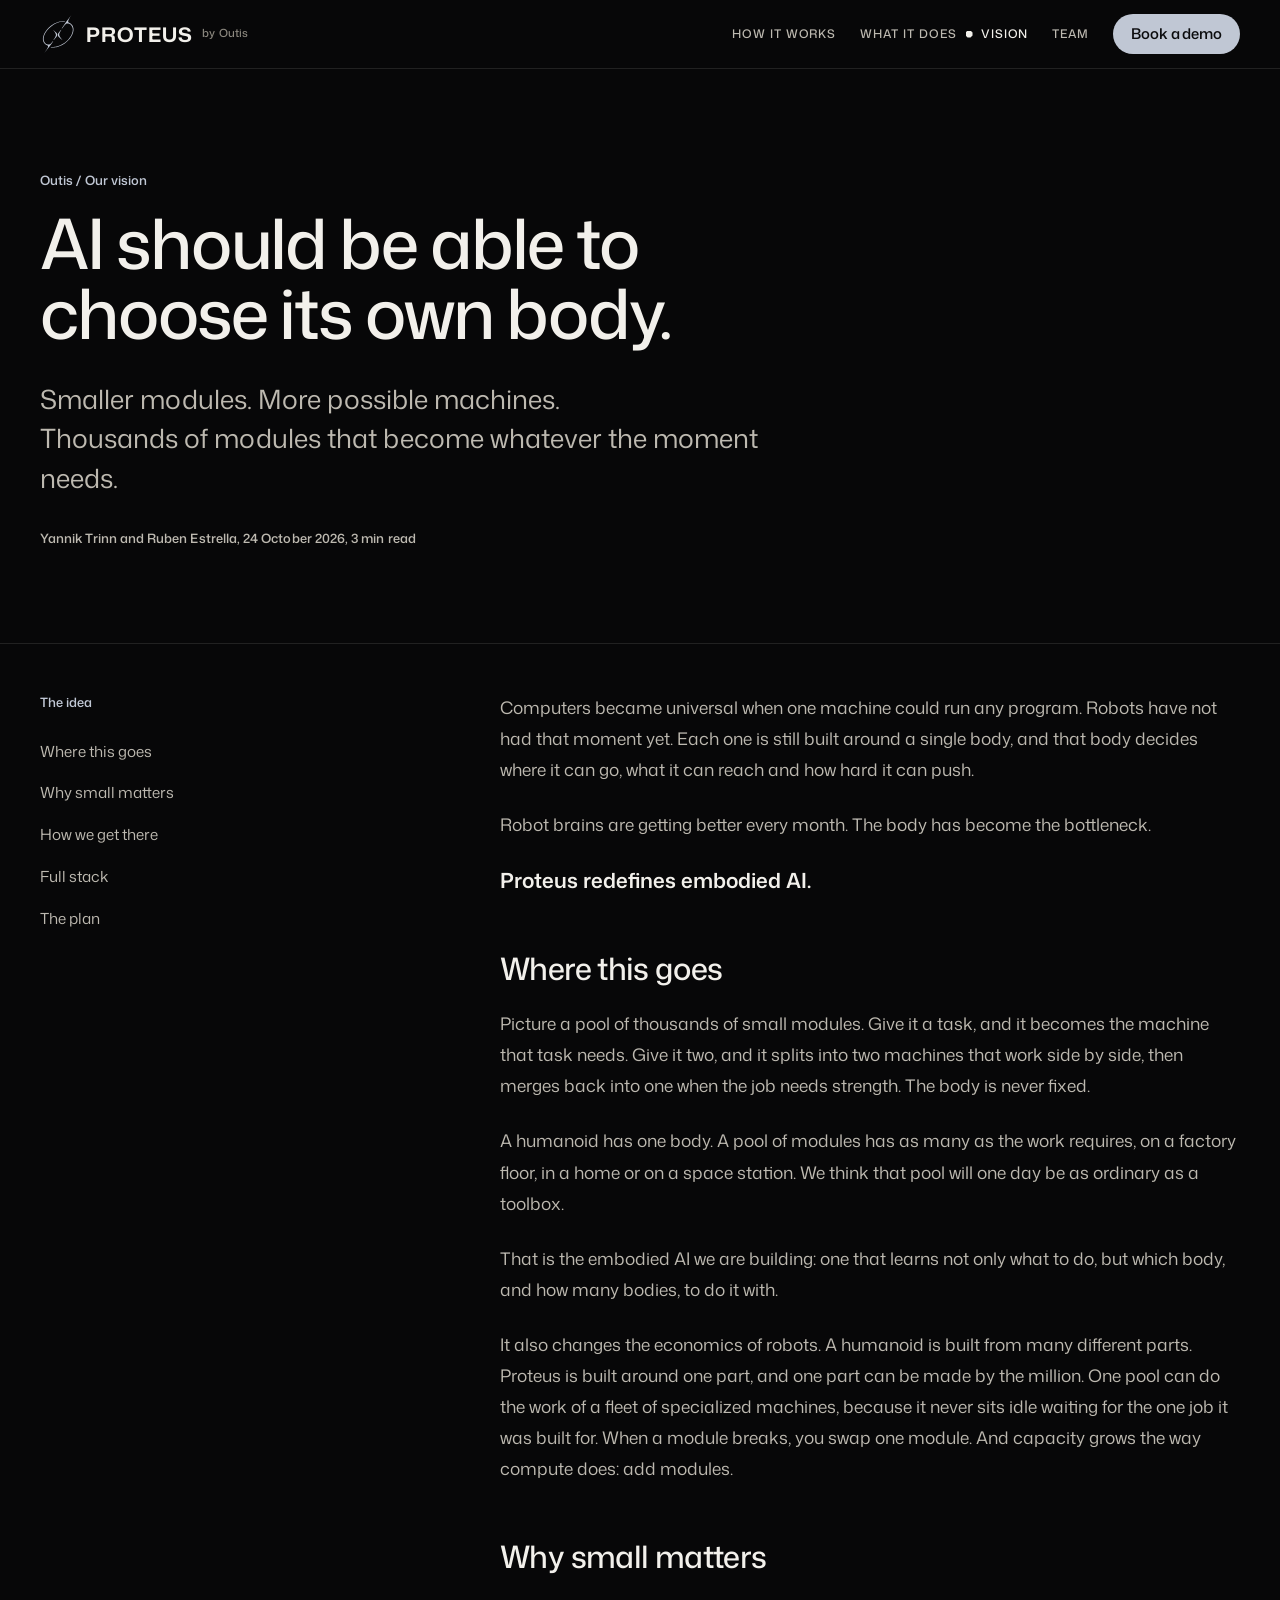
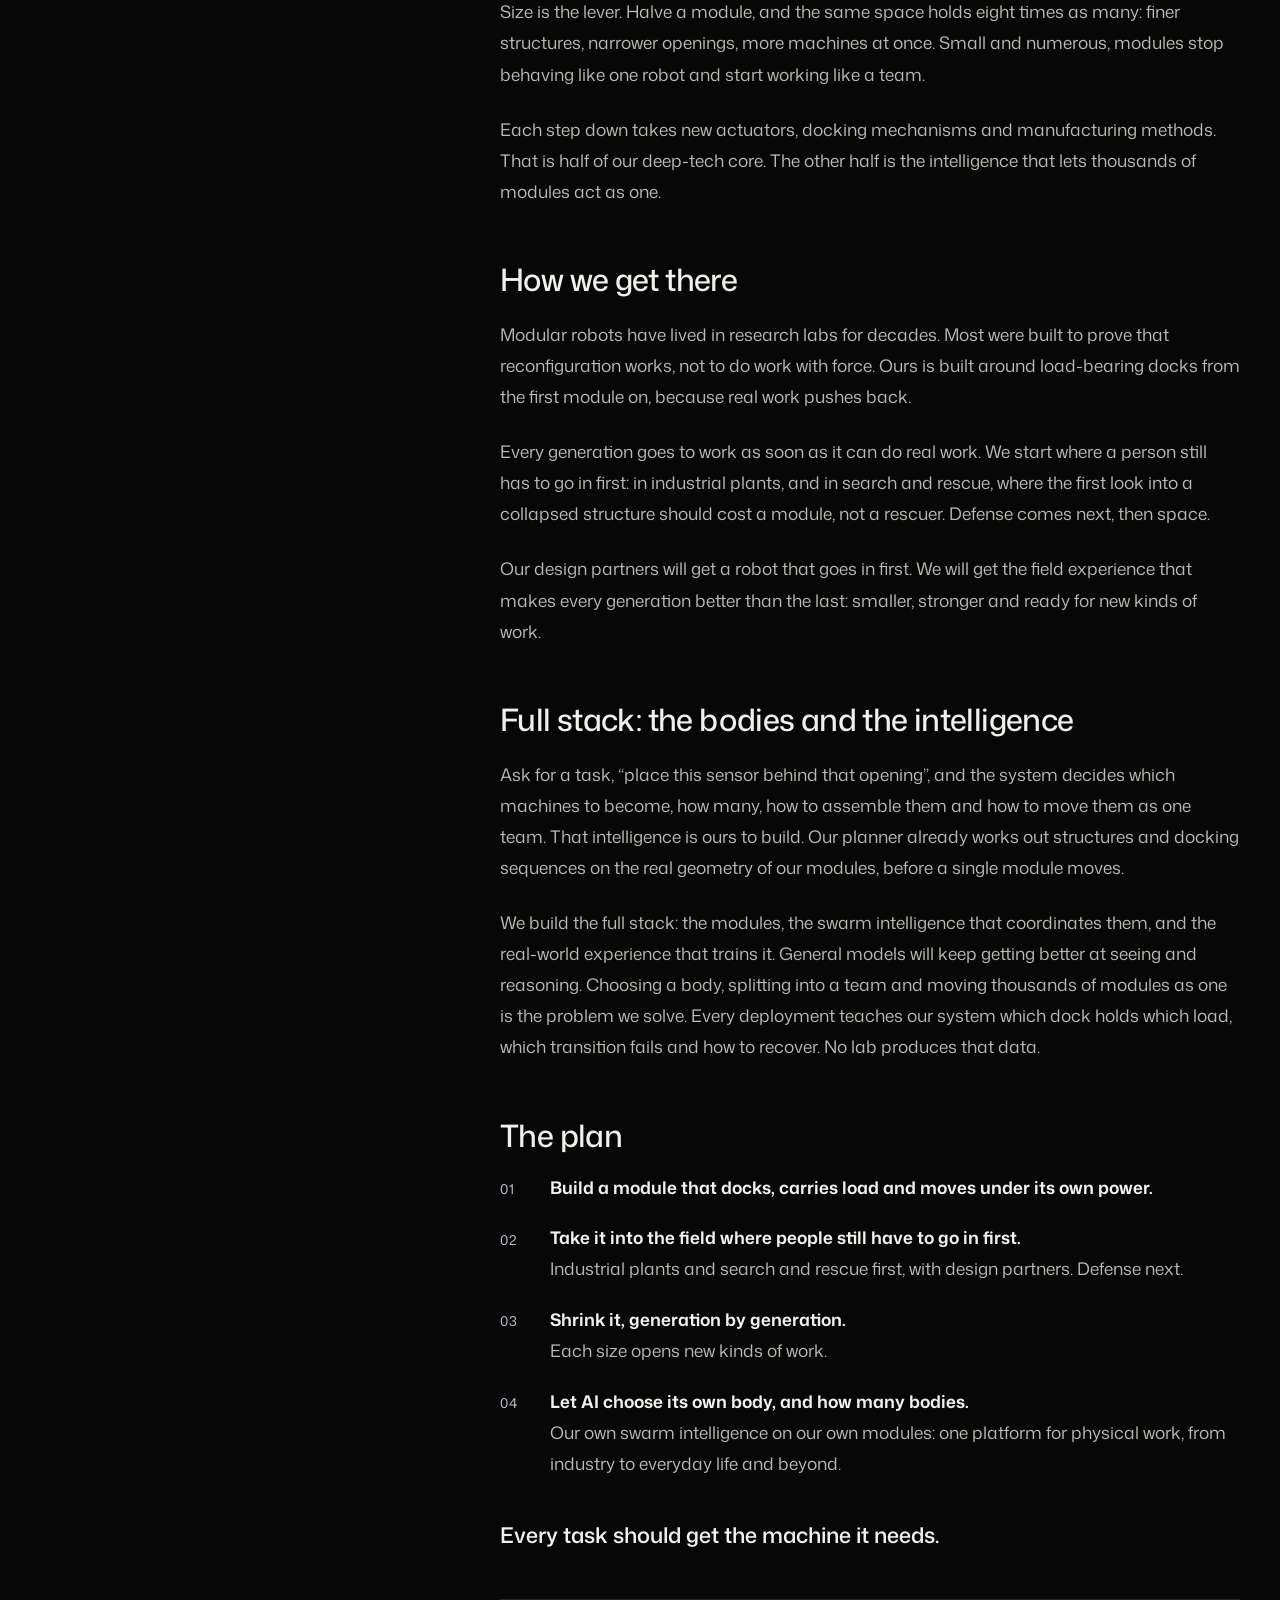
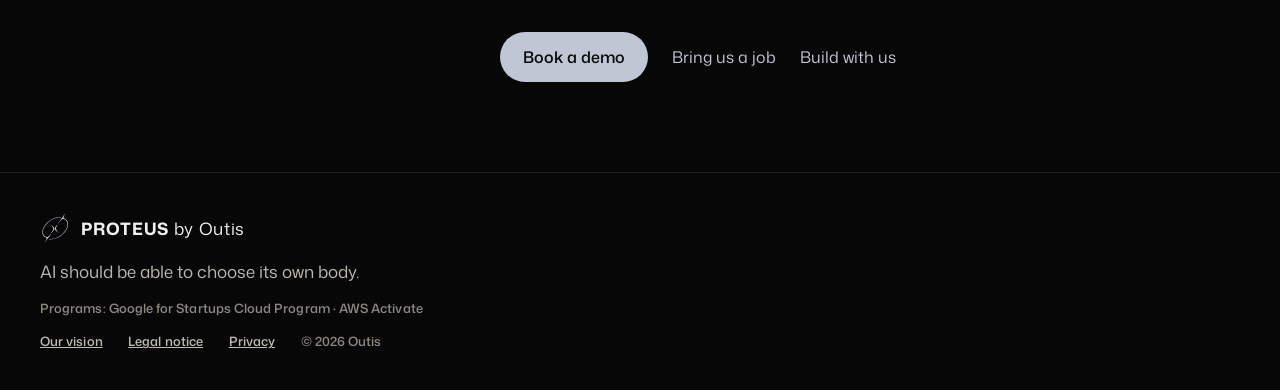
==== vision/index.html @ a8ab25d5 "Footer: list Google for Startups Cloud Program and AWS Activate as programs Text only, no logos, on " ====
<!doctype html>
<html lang="en">
<head>
<meta charset="utf-8">
<meta name="viewport" content="width=device-width, initial-scale=1, viewport-fit=cover">
<title>AI should be able to choose its own body. – Outis</title>
<meta name="description" content="Our vision for Proteus: thousands of small modules that become whatever machine a task needs, split into teams when there is more than one task, and go to work generation by generation.">
<meta name="theme-color" content="#070708">
<link rel="canonical" href="https://outis-robotics.com/vision/">
<meta property="og:type" content="article">
<meta property="og:site_name" content="Outis / Proteus">
<meta property="og:title" content="AI should be able to choose its own body.">
<meta property="og:description" content="Smaller modules. More possible machines. Why we are redefining embodied AI.">
<meta property="og:url" content="https://outis-robotics.com/vision/">
<meta property="og:image" content="https://outis-robotics.com/assets/img/og.jpg?v=9">
<meta property="og:image:width" content="1200">
<meta property="og:image:height" content="630">
<meta property="og:image:alt" content="Proteus by Outis: AI should be able to choose its own body.">
<meta name="twitter:card" content="summary_large_image">
<link rel="icon" href="../assets/img/favicon.svg" type="image/svg+xml">
<link rel="icon" href="../assets/img/favicon-32.png" sizes="32x32" type="image/png">
<link rel="apple-touch-icon" href="../assets/img/apple-touch-icon.png">
<link rel="shortcut icon" href="../assets/img/favicon.ico">
<link rel="preload" href="../assets/fonts/mona-sans-latin-standard-normal.woff2" as="font" type="font/woff2" crossorigin>
<link rel="stylesheet" href="../assets/css/site.css?v=43">
<link rel="stylesheet" href="../assets/css/vision.css?v=10">
</head>
<body class="vision-page">
<a class="skip" href="#main">Skip to content</a>
<header class="nav" data-nav>
  <div class="wrap nav__inner">
    <a class="brand" href="../" aria-label="Proteus by Outis, home">
      <svg class="brand__mark" viewBox="60 30 560 630" aria-hidden="true"><path d="M 387 282 L 381 286 L 345 332 L 340 342 L 338 349 L 338 366 L 343 379 L 349 388 L 357 397 L 378 416 L 412 442 L 387 413 L 373 393 L 363 374 L 359 361 L 359 346 L 363 332 L 372 313 L 394 280 Z M 261 280 L 286 311 L 296 327 L 304 344 L 307 357 L 306 369 L 300 386 L 286 411 L 267 439 L 269 439 L 277 436 L 317 388 L 322 380 L 327 368 L 328 352 L 326 344 L 321 334 L 310 321 Z M 453 139 L 420 139 L 419 140 L 410 140 L 409 141 L 389 143 L 355 151 L 312 167 L 276 185 L 240 208 L 219 224 L 192 248 L 164 278 L 153 292 L 136 317 L 121 345 L 108 380 L 105 397 L 104 398 L 103 415 L 102 416 L 102 429 L 103 430 L 104 445 L 112 470 L 124 490 L 141 507 L 150 513 L 176 526 L 182 533 L 183 536 L 183 546 L 177 562 L 170 573 L 167 580 L 152 602 L 151 605 L 125 640 L 142 621 L 206 543 L 230 511 L 265 460 L 265 459 L 262 461 L 254 463 L 239 482 L 220 501 L 213 506 L 198 512 L 181 512 L 165 507 L 154 501 L 145 494 L 133 481 L 126 470 L 118 451 L 115 438 L 115 432 L 114 431 L 114 410 L 115 409 L 115 401 L 116 400 L 118 386 L 126 361 L 139 333 L 151 313 L 174 282 L 200 254 L 233 225 L 275 196 L 313 176 L 355 160 L 383 153 L 388 153 L 401 150 L 419 149 L 420 148 L 443 148 Z M 551 47 L 520 86 L 518 90 L 507 103 L 478 142 L 397 259 L 408 255 L 426 230 L 447 204 L 460 191 L 475 181 L 485 178 L 500 178 L 516 183 L 530 191 L 542 201 L 553 214 L 564 233 L 571 256 L 572 271 L 573 272 L 573 282 L 572 283 L 572 293 L 571 294 L 570 306 L 562 334 L 556 349 L 545 371 L 534 389 L 511 420 L 499 434 L 478 455 L 461 470 L 440 486 L 419 500 L 398 512 L 368 526 L 330 539 L 304 545 L 292 546 L 291 547 L 283 547 L 282 548 L 270 548 L 269 549 L 236 548 L 228 553 L 224 557 L 265 558 L 266 557 L 279 557 L 280 556 L 296 555 L 307 552 L 312 552 L 352 541 L 355 539 L 360 538 L 380 530 L 407 517 L 446 493 L 478 468 L 514 432 L 528 415 L 547 388 L 559 367 L 559 365 L 561 363 L 562 359 L 568 348 L 579 317 L 579 313 L 583 298 L 583 291 L 584 290 L 584 261 L 583 260 L 583 253 L 577 231 L 570 216 L 563 205 L 546 187 L 538 181 L 508 165 L 501 155 L 500 146 L 505 127 L 519 97 L 537 67 Z" fill="currentColor" fill-rule="evenodd"/></svg>
      <span class="brand__word">Proteus</span><span class="brand__by">by Outis</span>
    </a>
    <nav class="nav__links" id="menu" aria-label="Main">
      <a href="../#shift">How it works</a>
      <a href="../#first-job">What it does</a>
      <a href="../#vision" aria-current="page">Vision</a>
      <a href="../#team">Team</a>
    </nav>
    <a class="btn btn--accent btn--small nav__cta" href="mailto:yannik.trinn@outis-robotics.com?subject=Demo%20request%20%E2%80%93%20Proteus">Book a demo</a>
    <button class="nav__toggle" type="button" aria-expanded="false" aria-controls="menu" data-menu-toggle>
      <span class="sr">Menu</span><span class="nav__bars" aria-hidden="true"></span>
    </button>
  </div>
</header>
<main id="main">
  <article class="essay" aria-labelledby="essay-title">
    <header class="wrap essay__header">
      <p class="eyebrow">Outis / Our vision</p>
      <h1 id="essay-title">AI should be able to choose its own body.</h1>
      <p class="essay__deck">Smaller modules. More possible machines.<br>Thousands of modules that become whatever the moment needs.</p>
      <p class="essay__byline mono">Yannik Trinn and Ruben Estrella, 24 October 2026, 3 min read</p>
    </header>
    <div class="wrap essay__layout">
      <aside class="essay__index" aria-label="In this essay">
        <p class="eyebrow">The idea</p>
        <a href="#endgame">Where this goes</a>
        <a href="#smaller-modules">Why small matters</a>
        <a href="#field">How we get there</a>
        <a href="#embodied-ai">Full stack</a>
        <a href="#plan">The plan</a>
      </aside>
      <div class="essay__body">
<p>Computers became universal when one machine could run any program. Robots have not had that moment yet. Each one is still built around a single body, and that body decides where it can go, what it can reach and how hard it can push.</p>
<p>Robot brains are getting better every month. The body has become the bottleneck.</p>
<p class="essay__thesis">Proteus redefines embodied AI.</p>

<h2 id="endgame">Where this goes</h2>
<p>Picture a pool of thousands of small modules. Give it a task, and it becomes the machine that task needs. Give it two, and it splits into two machines that work side by side, then merges back into one when the job needs strength. The body is never fixed.</p>
<p>A humanoid has one body. A pool of modules has as many as the work requires, on a factory floor, in a home or on a space station. We think that pool will one day be as ordinary as a toolbox.</p>
<p>That is the embodied AI we are building: one that learns not only what to do, but which body, and how many bodies, to do it with.</p>
<p>It also changes the economics of robots. A humanoid is built from many different parts. Proteus is built around one part, and one part can be made by the million. One pool can do the work of a fleet of specialized machines, because it never sits idle waiting for the one job it was built for. When a module breaks, you swap one module. And capacity grows the way compute does: add modules.</p>

<h2 id="smaller-modules">Why small matters</h2>
<p>Size is the lever. Halve a module, and the same space holds eight times as many: finer structures, narrower openings, more machines at once. Small and numerous, modules stop behaving like one robot and start working like a team.</p>
<p>Each step down takes new actuators, docking mechanisms and manufacturing methods. That is half of our deep-tech core. The other half is the intelligence that lets thousands of modules act as one.</p>

<h2 id="field">How we get there</h2>
<p>Modular robots have lived in research labs for decades. Most were built to prove that reconfiguration works, not to do work with force. Ours is built around load-bearing docks from the first module on, because real work pushes back.</p>
<p>Every generation goes to work as soon as it can do real work. We start where a person still has to go in first: in industrial plants, and in search and rescue, where the first look into a collapsed structure should cost a module, not a rescuer. Defense comes next, then space.</p>
<p>Our design partners will get a robot that goes in first. We will get the field experience that makes every generation better than the last: smaller, stronger and ready for new kinds of work.</p>

<h2 id="embodied-ai">Full stack: the bodies and the intelligence</h2>
<p>Ask for a task, “place this sensor behind that opening”, and the system decides which machines to become, how many, how to assemble them and how to move them as one team. That intelligence is ours to build. Our planner already works out structures and docking sequences on the real geometry of our modules, before a single module moves.</p>
<p>We build the full stack: the modules, the swarm intelligence that coordinates them, and the real-world experience that trains it. General models will keep getting better at seeing and reasoning. Choosing a body, splitting into a team and moving thousands of modules as one is the problem we solve. Every deployment teaches our system which dock holds which load, which transition fails and how to recover. No lab produces that data.</p>

<h2 id="plan">The plan</h2>
<ol class="essay__plan">
  <li><strong>Build a module that docks, carries load and moves under its own power.</strong></li>
  <li><strong>Take it into the field where people still have to go in first.</strong>Industrial plants and search and rescue first, with design partners. Defense next.</li>
  <li><strong>Shrink it, generation by generation.</strong>Each size opens new kinds of work.</li>
  <li><strong>Let AI choose its own body, and how many bodies.</strong>Our own swarm intelligence on our own modules: one platform for physical work, from industry to everyday life and beyond.</li>
</ol>
<p class="essay__closing">Every task should get the machine it needs.</p>

        <div class="essay__actions">
          <a class="btn btn--accent" href="mailto:yannik.trinn@outis-robotics.com?subject=Demo%20request%20%E2%80%93%20Proteus">Book a demo</a>
          <a class="link" href="mailto:yannik.trinn@outis-robotics.com?subject=A%20job%20for%20Proteus">Bring us a job</a>
          <a class="link" href="mailto:yannik.trinn@outis-robotics.com?subject=Building%20Proteus">Build with us</a>
        </div>
      </div>
    </div>
  </article>
</main>
<footer class="foot">
  <div class="wrap foot__inner">
    <p class="foot__brand"><svg class="foot__mark" viewBox="60 30 560 630" aria-hidden="true"><path d="M 387 282 L 381 286 L 345 332 L 340 342 L 338 349 L 338 366 L 343 379 L 349 388 L 357 397 L 378 416 L 412 442 L 387 413 L 373 393 L 363 374 L 359 361 L 359 346 L 363 332 L 372 313 L 394 280 Z M 261 280 L 286 311 L 296 327 L 304 344 L 307 357 L 306 369 L 300 386 L 286 411 L 267 439 L 269 439 L 277 436 L 317 388 L 322 380 L 327 368 L 328 352 L 326 344 L 321 334 L 310 321 Z M 453 139 L 420 139 L 419 140 L 410 140 L 409 141 L 389 143 L 355 151 L 312 167 L 276 185 L 240 208 L 219 224 L 192 248 L 164 278 L 153 292 L 136 317 L 121 345 L 108 380 L 105 397 L 104 398 L 103 415 L 102 416 L 102 429 L 103 430 L 104 445 L 112 470 L 124 490 L 141 507 L 150 513 L 176 526 L 182 533 L 183 536 L 183 546 L 177 562 L 170 573 L 167 580 L 152 602 L 151 605 L 125 640 L 142 621 L 206 543 L 230 511 L 265 460 L 265 459 L 262 461 L 254 463 L 239 482 L 220 501 L 213 506 L 198 512 L 181 512 L 165 507 L 154 501 L 145 494 L 133 481 L 126 470 L 118 451 L 115 438 L 115 432 L 114 431 L 114 410 L 115 409 L 115 401 L 116 400 L 118 386 L 126 361 L 139 333 L 151 313 L 174 282 L 200 254 L 233 225 L 275 196 L 313 176 L 355 160 L 383 153 L 388 153 L 401 150 L 419 149 L 420 148 L 443 148 Z M 551 47 L 520 86 L 518 90 L 507 103 L 478 142 L 397 259 L 408 255 L 426 230 L 447 204 L 460 191 L 475 181 L 485 178 L 500 178 L 516 183 L 530 191 L 542 201 L 553 214 L 564 233 L 571 256 L 572 271 L 573 272 L 573 282 L 572 283 L 572 293 L 571 294 L 570 306 L 562 334 L 556 349 L 545 371 L 534 389 L 511 420 L 499 434 L 478 455 L 461 470 L 440 486 L 419 500 L 398 512 L 368 526 L 330 539 L 304 545 L 292 546 L 291 547 L 283 547 L 282 548 L 270 548 L 269 549 L 236 548 L 228 553 L 224 557 L 265 558 L 266 557 L 279 557 L 280 556 L 296 555 L 307 552 L 312 552 L 352 541 L 355 539 L 360 538 L 380 530 L 407 517 L 446 493 L 478 468 L 514 432 L 528 415 L 547 388 L 559 367 L 559 365 L 561 363 L 562 359 L 568 348 L 579 317 L 579 313 L 583 298 L 583 291 L 584 290 L 584 261 L 583 260 L 583 253 L 577 231 L 570 216 L 563 205 L 546 187 L 538 181 L 508 165 L 501 155 L 500 146 L 505 127 L 519 97 L 537 67 Z" fill="currentColor" fill-rule="evenodd"/></svg><span><strong>PROTEUS</strong> by Outis</span></p>
    <p class="foot__meta">AI should be able to choose its own body.</p>
    <p class="foot__programs mono">Programs: <span>Google for Startups Cloud Program</span> · <span>AWS Activate</span></p>
    <p class="foot__links mono"><a href="./">Our vision</a><a href="../impressum.html">Legal notice</a><a href="../privacy.html">Privacy</a><span>© 2026 Outis</span></p>
  </div>
</footer>
<script src="../assets/js/main.js?v=12" defer></script>
</body>
</html>
---- assets/css/site.css ----
/* PROTEUS · website option 8 "ROBOTS GO FIRST" (22 Oct 2026).
   A deliberately dark, single-theme cinematic page: the film carries the story, warm ink carries the words,
   Outis silver (#c0c7d4) marks actions and our own results, signal green marks a passed check, blue marks the people we keep out.
   Evidence badges: silver = real prototype. */



@font-face {
  font-family: "Mona Sans Variable";
  font-style: normal; font-display: swap; font-weight: 200 900; font-stretch: 75% 125%;
  src: url("../fonts/mona-sans-latin-standard-normal.woff2") format("woff2-variations"), url("../fonts/mona-sans-latin-standard-normal.woff2") format("woff2");
  unicode-range: U+0000-00FF, U+0131, U+0152-0153, U+02BB-02BC, U+02C6, U+02DA, U+02DC, U+0304, U+0308, U+0329, U+2000-206F, U+20AC, U+2122, U+2191, U+2193, U+2212, U+2215, U+FEFF, U+FFFD;
}
@font-face {
  font-family: "Mona Sans Variable";
  font-style: normal; font-display: swap; font-weight: 200 900; font-stretch: 75% 125%;
  src: url("../fonts/mona-sans-latin-ext-standard-normal.woff2") format("woff2-variations");
  unicode-range: U+0100-02BA, U+02BD-02C5, U+02C7-02CC, U+02CE-02D7, U+02DD-02FF, U+0304, U+0308, U+0329, U+1D00-1DBF, U+1E00-1E9F, U+1EF2-1EFF, U+2020, U+20A0-20AB, U+20AD-20C0, U+2113, U+2C60-2C7F, U+A720-A7FF;
}
:root {
  --bg: #070708;
  --bg-2: #0c0d0f;
  --bg-3: #141519;
  --bg-4: #1c1e23;
  --line: rgba(242, 240, 235, 0.11);
  --line-2: rgba(242, 240, 235, 0.2);
  --ink: #f2f0eb;
  --ink-2: #bdb9b0;
  --ink-3: #8c887f;
  --accent: #c0c7d4;
  --accent-2: #e2e6ee;
  --accent-ink: #0b0c0e;
  --ok: #2bb673;
  --ok-glow: #4ae391;
  --ok-bg: #06140d;
  --concept: #8c93a1;
  --proto: #c0c7d4;
  --blue: #6f9bff;
  --font-display: var(--font-ui);
  --font-body: var(--font-ui);
  --font-mono: var(--font-ui);
  --fs-display: clamp(3.6rem, 1rem + 10.4vw, 11rem);
  --fs-h2: clamp(2.1rem, 1.2rem + 3.6vw, 4.6rem);
  --fs-h3: clamp(1.45rem, 1.15rem + 1.1vw, 2.2rem);
  --fs-lead: clamp(1.1rem, 1rem + 0.45vw, 1.35rem);
  --fs-body: 1.0625rem;
  --fs-mono: 0.75rem;
  --max: 1360px;
  --gutter-l: max(16px, env(safe-area-inset-left, 0px));
  --gutter-r: max(16px, env(safe-area-inset-right, 0px));
  --section: clamp(3.5rem, 2rem + 4.5vw, 6.5rem);
  --nav-h: 68px;
  color-scheme: dark;
}

*, *::before, *::after { box-sizing: border-box; }
html { scroll-behavior: smooth; scroll-padding-top: calc(var(--nav-h) + env(safe-area-inset-top, 0px)); -webkit-text-size-adjust: 100%; }
body {
  margin: 0;
  background: var(--bg);
  color: var(--ink);
  font-family: var(--font-body);
  font-size: var(--fs-body);
  line-height: 1.6;
  font-stretch: 100%;
  -webkit-font-smoothing: antialiased;
  text-rendering: optimizeLegibility;
  overflow-x: hidden;
}
body::before { content: ""; position: fixed; inset: 0 0 auto; height: env(safe-area-inset-top, 0px); z-index: 60; background: var(--bg); }
img, video { max-width: 100%; display: block; }
a { color: inherit; }
::selection { background: var(--accent); color: var(--accent-ink); }
:focus-visible { outline: 2px solid var(--accent); outline-offset: 3px; }

.wrap { width: 100%; max-width: var(--max); margin-inline: auto; padding-left: var(--gutter-l); padding-right: var(--gutter-r); }
@media (min-width: 760px) { .wrap { padding-left: max(40px, env(safe-area-inset-left, 0px)); padding-right: max(40px, env(safe-area-inset-right, 0px)); } }
.sr { position: absolute; width: 1px; height: 1px; overflow: hidden; clip: rect(0 0 0 0); clip-path: inset(50%); white-space: nowrap; margin: -1px; }
.skip { position: absolute; left: 16px; top: -60px; z-index: 100; background: var(--accent); color: var(--accent-ink); padding: 10px 14px; border-radius: 6px; font-weight: 700; text-decoration: none; }
.skip:focus { top: calc(12px + env(safe-area-inset-top, 0px)); }
.mono { font-family: var(--font-mono); font-size: var(--fs-mono); letter-spacing: 0.04em; }

/* type */
.eyebrow { font-family: var(--font-mono); font-size: 0.78rem; letter-spacing: 0.16em; text-transform: uppercase; color: var(--accent); margin: 0 0 1.1rem; }
.display { font-family: var(--font-display); font-size: var(--fs-display); font-weight: 800; font-stretch: 68%; line-height: 0.86; letter-spacing: -0.012em; margin: 0; text-wrap: balance; }
.display--sm { font-size: clamp(2.6rem, 1.1rem + 5.6vw, 6.6rem); max-width: 14ch; }
.h2 { font-size: var(--fs-h2); font-weight: 760; font-stretch: 78%; line-height: 0.98; letter-spacing: -0.005em; margin: 0 0 1.4rem; text-wrap: balance; max-width: 18ch; }
.h3 { font-size: var(--fs-h3); font-weight: 720; font-stretch: 84%; line-height: 1.08; margin: 0 0 0.8rem; text-wrap: balance; }
.lead { font-size: var(--fs-lead); line-height: 1.5; color: var(--ink-2); max-width: 52ch; margin: 0; }
p { margin: 0 0 1rem; }

/* buttons */
.btn { display: inline-flex; align-items: center; justify-content: center; gap: 0.6rem; min-height: 50px; padding: 0 1.4rem; border-radius: 999px; font-weight: 650; font-size: 1rem; text-decoration: none; border: 1px solid transparent; transition: transform .18s ease, background-color .18s ease, border-color .18s ease, color .18s ease; white-space: nowrap; cursor: pointer; }
.btn--small { min-height: 40px; padding: 0 1.05rem; font-size: 0.92rem; }
.btn--accent { background: var(--accent); color: var(--accent-ink); }
.btn--accent:hover { background: var(--accent-2); transform: translateY(-1px); }
.btn--ghost { border-color: var(--line-2); color: var(--ink); background: rgba(7, 7, 8, 0.35); backdrop-filter: blur(6px); }
.btn--ghost:hover { border-color: var(--ink); }
.btn__play { width: 0; height: 0; border-left: 10px solid currentColor; border-top: 6.5px solid transparent; border-bottom: 6.5px solid transparent; }

/* badges */
.badge { display: inline-flex; align-items: center; gap: 0.45rem; font-family: var(--font-mono); font-size: 0.68rem; font-weight: 500; letter-spacing: 0.12em; text-transform: uppercase; padding: 0.42rem 0.7rem; border-radius: 5px; background: rgba(7, 7, 8, 0.72); border: 1px solid var(--line-2); color: var(--ink); backdrop-filter: blur(6px); white-space: nowrap; }
.badge::before { content: ""; width: 7px; height: 7px; border-radius: 50%; background: currentColor; }
.badge--ok { color: var(--ok); }
.badge--concept { color: var(--concept); }
.badge--proto { color: var(--proto); }

/* nav */
.nav { position: fixed; top: env(safe-area-inset-top, 0px); left: 0; right: 0; z-index: 50; transition: background-color .25s ease, border-color .25s ease; border-bottom: 1px solid transparent; }
.nav.is-scrolled, .nav.is-open { background: rgba(7, 7, 8, 0.86); backdrop-filter: blur(12px); border-bottom-color: var(--line); }
.nav__inner { height: var(--nav-h); display: flex; align-items: center; gap: 1.5rem; }
.brand { display: inline-flex; align-items: center; gap: 0.6rem; text-decoration: none; color: var(--ink); }
.brand__mark { width: 36px; height: 40px; color: #c0c7d4; }
.brand__word { font-weight: 800; font-stretch: 80%; font-size: 1.25rem; letter-spacing: 0.06em; text-transform: uppercase; }
.brand__by { font-family: var(--font-mono); font-size: 0.7rem; color: var(--ink-3); letter-spacing: 0.06em; }
.nav__links { display: flex; gap: 1.5rem; margin-left: auto; }
.nav__links a { text-decoration: none; font-size: 0.95rem; color: var(--ink-2); }
.nav__links a:hover { color: var(--ink); }
.nav__toggle { display: none; margin-left: 0.5rem; width: 44px; height: 44px; border: 1px solid var(--line-2); border-radius: 999px; background: transparent; color: var(--ink); cursor: pointer; }
.nav__bars, .nav__bars::before, .nav__bars::after { display: block; width: 16px; height: 1.6px; background: currentColor; margin: 0 auto; position: relative; transition: transform .2s ease; }
.nav__bars::before, .nav__bars::after { content: ""; position: absolute; left: 0; }
.nav__bars::before { top: -5px; } .nav__bars::after { top: 5px; }
.nav.is-open .nav__bars { background: transparent; }
.nav.is-open .nav__bars::before { transform: translateY(5px) rotate(45deg); }
.nav.is-open .nav__bars::after { transform: translateY(-5px) rotate(-45deg); }
@media (max-width: 980px) {
  .nav__links { position: fixed; inset: calc(var(--nav-h) + env(safe-area-inset-top, 0px)) 0 auto 0; flex-direction: column; gap: 0; background: rgba(7, 7, 8, 0.97); padding: 0.5rem max(16px, env(safe-area-inset-right, 0px)) 1.5rem max(16px, env(safe-area-inset-left, 0px)); border-bottom: 1px solid var(--line); display: none; }
  .nav.is-open .nav__links { display: flex; }
  .nav__links a { padding: 0.95rem 0; border-bottom: 1px solid var(--line); font-size: 1.15rem; color: var(--ink); }
  .nav__toggle { display: inline-block; }
  .nav__cta { margin-left: auto; }
  .brand__by { display: inline; font-size: 0.62rem; }
}

/* hero */
.hero { position: relative; min-height: 100svh; display: flex; flex-direction: column; justify-content: flex-end; overflow: hidden; isolation: isolate; }
.hero__media { position: absolute; inset: 0; z-index: -1; background: #070708 url("../media/v9-hero-1600.jpg") center / cover no-repeat; }
.hero__video { width: 100%; height: 100%; object-fit: cover; object-position: 60% 50%; }
.hero__shade { position: absolute; inset: 0; background:
  linear-gradient(180deg, rgba(7, 7, 8,0.6) 0%, rgba(7, 7, 8,0) 20%, rgba(7, 7, 8,0) 42%, rgba(7, 7, 8,0.84) 82%, var(--bg) 100%),
  linear-gradient(90deg, rgba(7, 7, 8,0.78) 0%, rgba(7, 7, 8,0.3) 44%, rgba(7, 7, 8,0) 70%); }
.hero__content { padding-top: calc(var(--nav-h) + 4rem); padding-bottom: 2.2rem; }
.hero__lead { margin-top: 1.6rem; max-width: 44ch; color: #dcd8cf; }
.hero__actions { display: flex; flex-wrap: wrap; gap: 0.8rem; margin-top: 2.2rem; }
.hero__foot { display: flex; align-items: center; gap: 1rem; flex-wrap: wrap; padding-bottom: calc(1.6rem + env(safe-area-inset-bottom, 0px)); border-top: 1px solid var(--line); padding-top: 1.1rem; }
.hero__note { color: var(--ink-2); }

/* media toggles */
.media-toggle { position: absolute; right: 12px; bottom: 12px; width: 40px; height: 40px; border-radius: 50%; border: 1px solid var(--line-2); background: rgba(7, 7, 8, 0.6); backdrop-filter: blur(6px); color: var(--ink); cursor: pointer; display: grid; place-items: center; opacity: 0.85; }
.media-toggle:hover { opacity: 1; }
.media-toggle span { width: 12px; height: 12px; background: currentColor; clip-path: polygon(0 0, 35% 0, 35% 100%, 0 100%, 0 0, 65% 0, 100% 0, 100% 100%, 65% 100%, 65% 0); }
.media-toggle.is-paused span { clip-path: polygon(10% 0, 100% 50%, 10% 100%); }
.media-toggle--hero { position: static; margin-left: auto; }

/* numbers */
.numbers { border-bottom: 1px solid var(--line); background: var(--bg); }
.numbers__grid { display: grid; grid-template-columns: repeat(4, minmax(0, 1fr)); }
.num { padding: 2.4rem 1.6rem 2.6rem 0; border-right: 1px solid var(--line); min-width: 0; }
.num + .num { padding-left: 1.6rem; }
.num:last-child { border-right: 0; }
.num__value { font-size: clamp(3rem, 1.6rem + 3.6vw, 5.6rem); font-weight: 800; font-stretch: 70%; line-height: 0.9; margin: 0 0 0.6rem; color: var(--ink); }
.num__value span { font-size: 0.42em; font-stretch: 90%; margin-left: 0.12em; color: var(--accent); }
.num--zero .num__value { color: var(--ok-glow); text-shadow: 0 0 28px rgba(74, 227, 145, 0.25); }
.num__label { font-weight: 650; margin: 0 0 0.7rem; }
.num__note { color: var(--ink-3); margin: 0; line-height: 1.5; }
@media (max-width: 900px) {
  .numbers__grid { grid-template-columns: repeat(2, minmax(0, 1fr)); }
  .num { padding: 1.8rem 1rem 1.9rem 0; border-bottom: 1px solid var(--line); }
  .num + .num { padding-left: 1rem; }
  .num:nth-child(2n) { border-right: 0; }
  .num:nth-child(2n+1) { padding-left: 0; }
  .num:nth-last-child(-n+2) { border-bottom: 0; }
}

/* sections */
.section-head { padding-top: var(--section); padding-bottom: clamp(1.8rem, 1rem + 2vw, 3rem); }

/* problem */
.stakes { background: var(--bg-2); border-bottom: 1px solid var(--line); padding-bottom: var(--section); }
.stakes__grid { display: grid; grid-template-columns: repeat(3, minmax(0, 1fr)); gap: 0; border-top: 1px solid var(--line-2); }
.stake { margin: 0; padding: 2rem 1.6rem 1.8rem 0; border-right: 1px solid var(--line); min-width: 0; }
.stake + .stake { padding-left: 1.6rem; }
.stake:last-child { border-right: 0; }
.stake__value { font-size: clamp(3.4rem, 2rem + 4vw, 6.4rem); font-weight: 820; font-stretch: 66%; line-height: 0.88; margin: 0 0 1rem; color: var(--ink); }
.stake__value span { font-size: 0.4em; font-stretch: 90%; margin-left: 0.08em; color: var(--accent); }
.stake figcaption p { color: var(--ink-2); font-size: 1.05rem; max-width: 34ch; }
.stake__src { color: var(--ink-3); text-decoration: none; border-bottom: 1px solid var(--line-2); }
.stake__src:hover { color: var(--ink); border-color: var(--ink-3); }
.stakes__line { margin-top: clamp(3rem, 2rem + 3vw, 5rem); display: grid; gap: 1.2rem; }
.stakes__punch { font-size: clamp(1.9rem, 1.2rem + 2.6vw, 3.6rem); font-weight: 760; font-stretch: 76%; line-height: 1.02; margin: 0; max-width: 24ch; text-wrap: balance; }
.stakes__punch em { font-style: normal; color: var(--accent); }
.stakes__now { color: var(--ink-3); max-width: 90ch; margin: 0; line-height: 1.6; }
.stakes__now a { color: var(--ink-2); }
@media (max-width: 900px) {
  .stakes__grid { grid-template-columns: 1fr; }
  .stake, .stake + .stake { padding: 1.6rem 0; border-right: 0; border-bottom: 1px solid var(--line); }
}

/* mission */
.mission { background: var(--bg); padding-bottom: var(--section); }
.film { margin-bottom: clamp(4rem, 2rem + 6vw, 8rem); }
.film__frame { position: relative; aspect-ratio: 16 / 9; max-width: 100%; background: #000 url("../media/v10-film.jpg") center / cover no-repeat; overflow: hidden; border-radius: 6px; border: 1px solid var(--line); }
.film__video { width: 100%; height: 100%; object-fit: contain; background: #000; }
.film__play { position: absolute; inset: 0; display: flex; align-items: flex-end; justify-content: flex-start; gap: 1.2rem; padding: clamp(1rem, 0.5rem + 2vw, 2.4rem); border: 0; background: linear-gradient(180deg, rgba(7, 7, 8,0) 40%, rgba(7, 7, 8,0.78) 100%); color: var(--ink); cursor: pointer; text-align: left; font: inherit; }
.film__icon { flex: none; width: clamp(64px, 50px + 3vw, 96px); height: clamp(64px, 50px + 3vw, 96px); border-radius: 50%; background: var(--accent); display: grid; place-items: center; box-shadow: 0 0 0 10px rgba(192, 199, 212, 0.18); transition: transform .2s ease, box-shadow .2s ease; }
.film__icon::after { content: ""; margin-left: 6px; border-left: 22px solid var(--accent-ink); border-top: 14px solid transparent; border-bottom: 14px solid transparent; }
.film__play:hover .film__icon { transform: scale(1.05); box-shadow: 0 0 0 14px rgba(192, 199, 212, 0.22); }
.film__label { display: grid; gap: 0.25rem; padding-bottom: 0.4rem; }
.film__label strong { font-size: clamp(1.6rem, 1.1rem + 2vw, 3rem); font-weight: 800; font-stretch: 72%; line-height: 1; }
.film__label .mono { color: var(--ink-2); text-transform: uppercase; letter-spacing: 0.14em; }
.film.is-playing .film__play { display: none; }
.film__meta { display: flex; flex-wrap: wrap; align-items: center; gap: 0.8rem; color: var(--ink-3); margin: 1rem 0 0; }

.chapters { list-style: none; margin: 0; padding: 0; }
.chapter { width: 100%; max-width: 1560px; margin: 0 auto clamp(4rem, 2rem + 6vw, 8rem); display: grid; grid-template-columns: minmax(0, 7fr) minmax(0, 4fr); gap: clamp(1.5rem, 1rem + 2vw, 3.5rem); align-items: center; padding-right: max(40px, env(safe-area-inset-right, 0px)); }
.chapter--flip { grid-template-columns: minmax(0, 4fr) minmax(0, 7fr); padding-right: 0; padding-left: max(40px, env(safe-area-inset-left, 0px)); }
.chapter--flip .chapter__media { order: 2; }
.chapter__media { position: relative; aspect-ratio: 16 / 9; overflow: hidden; background: var(--bg-3); }
.chapter__media video { width: 100%; height: 100%; object-fit: cover; }
.chapter__media .badge { position: absolute; left: 14px; top: 14px; }
.chapter__text { position: relative; padding-block: 1rem; min-width: 0; }
.chapter__num { font-size: clamp(5rem, 3rem + 7vw, 10rem); font-weight: 800; font-stretch: 62%; line-height: 0.8; margin: 0 0 0.4rem; color: transparent; -webkit-text-stroke: 1.5px rgba(192, 199, 212, 0.75); }
.chapter__kicker { text-transform: uppercase; letter-spacing: 0.16em; color: var(--ink-3); margin-bottom: 0.7rem; }
.chapter__text > p:not([class]) { color: var(--ink-2); font-size: 1.08rem; max-width: 40ch; }
.instead { margin: 1.2rem 0 0; padding-left: 1rem; border-left: 2px solid var(--blue); color: var(--ink); font-weight: 600; max-width: 40ch; }
.instead span { display: block; color: var(--blue); font-weight: 500; text-transform: uppercase; letter-spacing: 0.16em; margin-bottom: 0.2rem; }
.lab { margin-top: 1.2rem; padding: 0.9rem 1rem; border-left: 2px solid var(--ok); background: rgba(43, 182, 115, 0.07); color: #cfe9db; line-height: 1.55; max-width: 46ch; }
.lab span { display: block; color: var(--ok); font-weight: 500; letter-spacing: 0.16em; text-transform: uppercase; margin-bottom: 0.3rem; }
.log { margin: 1.2rem 0 0; color: var(--ink-3); letter-spacing: 0.1em; }
@media (max-width: 900px) {
  .chapter, .chapter--flip { grid-template-columns: 1fr; padding-left: 0; padding-right: 0; gap: 1.2rem; }
  .chapter--flip .chapter__media { order: 0; }
  .chapter__text { padding-left: var(--gutter-l); padding-right: var(--gutter-r); }
  .chapter__num { font-size: 4.6rem; }
}

/* readout */
.readout { display: grid; grid-template-columns: minmax(0, 1.25fr) minmax(0, 1fr); gap: clamp(1.5rem, 1rem + 3vw, 4rem); align-items: center; }
.readout__panel { position: relative; overflow: hidden; background: var(--ok-bg); border: 1px solid rgba(74, 227, 145, 0.35); border-radius: 8px; padding: clamp(1.4rem, 1rem + 2vw, 2.6rem); box-shadow: 0 0 60px rgba(74, 227, 145, 0.08) inset; }
.readout__panel::after { content: ""; position: absolute; inset: 0; pointer-events: none; background: repeating-linear-gradient(180deg, rgba(74, 227, 145, 0.05) 0 2px, transparent 2px 5px); }
.readout__head { display: flex; align-items: center; gap: 0.6rem; color: rgba(74, 227, 145, 0.75); text-transform: uppercase; letter-spacing: 0.16em; margin: 0 0 1rem; }
.readout__dot { width: 9px; height: 9px; border-radius: 50%; background: var(--ok-glow); box-shadow: 0 0 12px var(--ok-glow); animation: blink 1.6s ease-in-out infinite; }
.readout__text { font-family: var(--font-mono); font-weight: 500; font-size: clamp(1.4rem, 0.8rem + 2.6vw, 3rem); line-height: 1.15; letter-spacing: 0.02em; color: var(--ok-glow); text-shadow: 0 0 18px rgba(74, 227, 145, 0.45); margin: 0; min-height: 2.3em; }
.readout__text.is-typing::after { content: "▌"; margin-left: 0.08em; animation: blink 0.9s steps(1) infinite; }
.readout__copy p:not(.h3) { color: var(--ink-2); max-width: 44ch; }
@keyframes blink { 50% { opacity: 0.25; } }
@media (max-width: 900px) { .readout { grid-template-columns: 1fr; } }

/* why */
.why { background: var(--bg-2); border-top: 1px solid var(--line); padding-bottom: var(--section); }
.matrix-scroll { overflow-x: auto; -webkit-overflow-scrolling: touch; border: 1px solid var(--line); border-radius: 6px; background: var(--bg); }
.matrix { width: 100%; min-width: 860px; border-collapse: collapse; font-size: 0.95rem; }
.matrix th, .matrix td { padding: 1rem 0.9rem; border-bottom: 1px solid var(--line); text-align: left; vertical-align: middle; }
.matrix tbody tr:last-child th, .matrix tbody tr:last-child td { border-bottom: 0; }
.matrix thead th { font-family: var(--font-mono); font-size: 0.72rem; font-weight: 500; letter-spacing: 0.12em; text-transform: uppercase; color: var(--ink-3); }
.matrix tbody th { font-weight: 650; color: var(--ink); width: 24%; }
.matrix .is-us { background: rgba(192, 199, 212, 0.08); }
.matrix thead .is-us { color: var(--accent); }
.cap { display: inline-flex; align-items: center; gap: 0.55rem; color: var(--ink-2); line-height: 1.3; }
.cap::before { content: ""; flex: none; width: 12px; height: 12px; border-radius: 50%; border: 1.5px solid currentColor; }
.cap--yes { color: var(--ink); }
.cap--yes::before { background: var(--ok); border-color: var(--ok); }
.is-us .cap--yes::before { background: var(--accent); border-color: var(--accent); }
.cap--part::before { border-color: var(--concept); background: linear-gradient(90deg, var(--concept) 50%, transparent 50%); }
.cap--no { color: var(--ink-3); }
.cap--no::before { border-color: #5a5750; }
.cap--none { color: var(--ink-3); }
.cap--none::before { border-style: dashed; border-color: #4a4842; }
.matrix__note { color: var(--ink-3); margin: 1rem 0 0; max-width: 110ch; }
.matrix__hint { display: none; color: var(--ink-3); margin: 0.6rem 0 0; }
@media (max-width: 900px) { .matrix__hint { display: block; } }

.fleet { margin-top: clamp(4rem, 2rem + 5vw, 7rem); }
.fleet__head { margin-bottom: 1.8rem; }
.fleet__title { max-width: 28ch; }
.fleet__lead { color: var(--ink-2); max-width: 60ch; }
.week { display: grid; gap: 10px; }
.week__row { display: grid; grid-template-columns: 11rem repeat(7, minmax(0, 1fr)); gap: 10px; align-items: stretch; }
.week__row--head span { font-family: var(--font-mono); font-size: 0.72rem; letter-spacing: 0.14em; text-transform: uppercase; color: var(--ink-3); text-align: center; }
.week__label { display: flex; align-items: center; font-weight: 700; font-size: 1.02rem; text-align: left !important; }
.cell { min-height: 108px; border-radius: 8px; display: flex; flex-direction: column; justify-content: center; align-items: center; text-align: center; padding: 0.6rem; font-size: 0.92rem; }
.cell--idle { border: 1px dashed var(--line-2); background: repeating-linear-gradient(135deg, rgba(242,240,235,0.03) 0 8px, transparent 8px 16px); }
.cell--busy { background: var(--bg-4); color: var(--ink-2); font-family: var(--font-mono); font-size: 0.74rem; letter-spacing: 0.06em; }
.cell--on { background: var(--accent); color: var(--accent-ink); }
.cell--on b { font-weight: 750; font-size: 0.95rem; line-height: 1.15; }
.cell--on i { font-style: normal; font-family: var(--font-mono); font-size: 0.68rem; margin-top: 0.35rem; opacity: 0.8; letter-spacing: 0.04em; }
.fleet__note { color: var(--ink-3); margin-top: 1.1rem; }
.week__hint { display: none; color: var(--ink-3); margin: 0.4rem 0 0; }
@media (max-width: 820px) {
  .week-scroll { position: relative; overflow-x: auto; -webkit-overflow-scrolling: touch; padding-bottom: 0.6rem; scrollbar-width: thin; }
  .week { min-width: 820px; }
  .week__row { grid-template-columns: 8.5rem repeat(7, minmax(0, 1fr)); gap: 8px; }
  .cell { min-height: 96px; }
  .week__hint { display: block; }
}

/* module */
.module { background: var(--bg); border-top: 1px solid var(--line); padding-bottom: var(--section); }
.module__grid { display: grid; grid-template-columns: minmax(0, 1.35fr) minmax(0, 1fr); gap: clamp(1.5rem, 1rem + 3vw, 4rem); align-items: center; }
.drawing { margin: 0; background: var(--bg-2); border: 1px solid var(--line); border-radius: 6px; padding: clamp(0.8rem, 0.5rem + 1.5vw, 1.8rem); }
.drawing__svg { width: 100%; height: auto; display: block; color: var(--ink-3); }
.drawing__svg text { font-family: var(--font-mono); font-size: 13px; fill: var(--ink-2); letter-spacing: 0.04em; }
.dw-grid path { stroke: var(--line-2); stroke-width: 1; stroke-dasharray: 2 6; fill: none; }
.dw-dim path { stroke: var(--ink-3); stroke-width: 1; fill: none; }
.dw-strut rect { fill: #24262c; stroke: #5d6068; stroke-width: 1.2; }
.dw-ring { stroke: #c9ccd2; stroke-width: 2; }
.dw-act path { stroke: #9a9ea6; stroke-width: 5; stroke-linecap: round; }
.dw-head path { fill: #e9e7e1; stroke: #b9b6ad; stroke-width: 1.4; }
.dw-head .dw-face { fill: #d6d3cb; stroke: #a7a49b; }
.dw-call path { stroke: var(--accent); stroke-width: 1.2; fill: none; }
.dw-call circle { fill: var(--accent); }
.dw-call text { fill: var(--accent-ink) !important; font-weight: 500; font-size: 13px; }
.drawing figcaption { color: var(--ink-3); margin-top: 0.8rem; }
@media (max-width: 620px) {
  .drawing__svg text { font-size: 26px; }
  .dw-call text { font-size: 22px; }
  .dw-call circle { r: 19px; }
  .dw-dim text { display: none; }
}
.specs { list-style: none; counter-reset: spec; margin: 0; padding: 0; display: grid; gap: 0; border-top: 1px solid var(--line); }
.specs li { counter-increment: spec; display: grid; grid-template-columns: 2.2rem minmax(0, 1fr); gap: 0.2rem 0.9rem; padding: 1.1rem 0; border-bottom: 1px solid var(--line); }
.specs li::before { content: counter(spec); grid-row: span 2; width: 26px; height: 26px; border-radius: 50%; background: var(--accent); color: var(--accent-ink); font-family: var(--font-mono); font-size: 0.8rem; font-weight: 500; display: grid; place-items: center; margin-top: 0.1rem; }
.specs b { font-weight: 700; font-size: 1.08rem; }
.specs span { color: var(--ink-2); }
.ip { margin-top: clamp(2.5rem, 1.5rem + 3vw, 4rem); display: flex; flex-wrap: wrap; gap: 1rem 1.6rem; align-items: baseline; padding: 1.4rem 1.6rem; border: 1px solid var(--line-2); border-radius: 6px; background: var(--bg-2); }
.ip__badge { color: var(--accent); text-transform: uppercase; letter-spacing: 0.16em; margin: 0; }
.ip__text { color: var(--ink-2); margin: 0; max-width: 90ch; flex: 1 1 32rem; }
.ip__text strong { color: var(--ink); }
@media (max-width: 900px) { .module__grid { grid-template-columns: 1fr; } }

/* proof */
.proof { background: var(--bg-2); border-top: 1px solid var(--line); padding-bottom: var(--section); }
.proof__clips { display: grid; grid-template-columns: minmax(0, 0.8fr) minmax(0, 1fr) minmax(0, 1fr); gap: 1.2rem; align-items: start; }
.clip { margin: 0; }
.clip__media { position: relative; overflow: hidden; background: var(--bg-3); aspect-ratio: 9 / 14; border-radius: 4px; }
.clip__media--square { aspect-ratio: 1 / 1; }
.clip__media video { width: 100%; height: 100%; object-fit: cover; }
.clip__media .badge { position: absolute; left: 12px; top: 12px; }
.clip figcaption { padding-top: 0.9rem; display: grid; gap: 0.2rem; }
.clip figcaption strong { font-size: 1.1rem; font-weight: 700; }
.clip figcaption span { color: var(--ink-3); }
.proof__grid { display: grid; grid-template-columns: minmax(0, 1fr) minmax(0, 1.15fr); gap: 2rem; margin-top: clamp(3rem, 2rem + 3vw, 5rem); align-items: start; }
.stats { margin: 0; display: grid; gap: 0; border-top: 1px solid var(--line); }
.stats div { display: grid; grid-template-columns: 11rem minmax(0, 1fr); gap: 1rem; padding: 1.1rem 0; border-bottom: 1px solid var(--line); align-items: baseline; }
.stats dt { color: var(--ink-3); text-transform: uppercase; letter-spacing: 0.12em; }
.stats dd { margin: 0; font-size: clamp(1.6rem, 1.2rem + 1.4vw, 2.5rem); font-weight: 780; font-stretch: 75%; line-height: 1; }
.stats dd small { display: block; font-family: var(--font-mono); font-size: 0.74rem; font-weight: 400; color: var(--ink-2); margin-top: 0.45rem; font-stretch: 100%; letter-spacing: 0.03em; }
.proof__sheets { display: grid; grid-template-columns: 1fr 1fr; gap: 1rem; }
.sheet { display: block; text-decoration: none; background: #f4f0e7; border-radius: 4px; overflow: hidden; border: 1px solid var(--line); transition: transform .2s ease; }
.sheet:hover { transform: translateY(-2px); }
.sheet img { width: 100%; aspect-ratio: 4 / 3; object-fit: contain; object-position: 50% 50%; background: #fff; padding: 6px; }
.sheet span { display: block; padding: 0.7rem 0.8rem; color: #2a2823; background: #ebe5d8; }
.roadmap { margin-top: clamp(3rem, 2rem + 3vw, 5rem); }
.roadmap__list { list-style: none; margin: 1.4rem 0 0; padding: 0; display: grid; grid-template-columns: repeat(3, minmax(0, 1fr)); gap: 1.2rem; }
.roadmap__list li { position: relative; padding: 1.4rem 1.4rem 1.2rem; border: 1px solid var(--line); border-radius: 6px; background: var(--bg-3); }
.roadmap__list li::before { content: ""; position: absolute; left: 1.4rem; right: 1.4rem; top: 0; height: 3px; border-radius: 0 0 3px 3px; background: var(--line-2); }
.roadmap__list li.is-done::before { background: var(--proto); }
.roadmap__list li.is-next::before { background: var(--ok); }
.roadmap__list li.is-later::before { background: var(--concept); }
.roadmap__tag { text-transform: uppercase; letter-spacing: 0.14em; color: var(--ink-3); margin: 0 0 0.6rem; }
.roadmap__title { font-weight: 720; font-size: 1.2rem; font-stretch: 86%; margin: 0 0 0.6rem; }
.roadmap__list li p:last-child { color: var(--ink-2); margin: 0; font-size: 0.98rem; }
@media (max-width: 1000px) {
  .proof__clips { grid-template-columns: 1fr 1fr; }
  .clip--tall { grid-row: span 2; }
  .proof__grid { grid-template-columns: 1fr; }
  .roadmap__list { grid-template-columns: 1fr; }
}
@media (max-width: 620px) {
  .proof__clips { grid-template-columns: 1fr; }
  .clip--tall { grid-row: auto; }
  .clip__media { aspect-ratio: 4 / 5; }
  .clip__media--square { aspect-ratio: 1 / 1; }
  .stats div { grid-template-columns: 1fr; gap: 0.35rem; }
  .proof__sheets { grid-template-columns: 1fr; }
}

/* market */
.market { background: var(--bg); border-top: 1px solid var(--line); padding-bottom: var(--section); }
.targets { display: grid; grid-template-columns: repeat(3, minmax(0, 1fr)); gap: 0; border-top: 1px solid var(--line-2); border-bottom: 1px solid var(--line); margin-bottom: clamp(2.5rem, 1.5rem + 3vw, 4rem); }
.target { padding: 1.8rem 1.6rem 1.8rem 0; border-right: 1px solid var(--line); min-width: 0; }
.target + .target { padding-left: 1.6rem; }
.target:nth-child(3) { border-right: 0; }
.target__value { font-size: clamp(2.8rem, 1.6rem + 3vw, 4.8rem); font-weight: 800; font-stretch: 70%; line-height: 0.9; margin: 0 0 0.7rem; }
.target__value span { font-size: 0.5em; color: var(--ok); margin-left: 0.06em; }
.target__label { color: var(--ink-2); margin: 0; max-width: 32ch; }
.targets__note { grid-column: 1 / -1; color: var(--ink-3); margin: 0; padding: 0.9rem 0 1rem; border-top: 1px solid var(--line); }
.theaters__grid { display: grid; grid-template-columns: repeat(3, minmax(0, 1fr)); gap: 1.2rem; }
.theater { background: var(--bg-3); border: 1px solid var(--line); border-radius: 6px; padding: 1.6rem 1.6rem 1.6rem; display: flex; flex-direction: column; }
.theater--first { border-color: rgba(192, 199, 212, 0.45); background: linear-gradient(180deg, rgba(192, 199, 212, 0.08), rgba(192, 199, 212, 0) 60%), var(--bg-3); }
.theater__step { text-transform: uppercase; letter-spacing: 0.16em; color: var(--ink-3); margin: 0 0 1.2rem; }
.theater--first .theater__step { color: var(--accent); }
.theater__icon { width: 46px; height: 46px; color: var(--accent); margin-bottom: 1.2rem; }
.theater p { color: var(--ink-2); }
.ticks { list-style: none; padding: 1rem 0 0; margin: auto 0 0; border-top: 1px solid var(--line); display: grid; gap: 0.5rem; color: var(--ink-2); }
.ticks li::before { content: "→ "; color: var(--accent); }
@media (max-width: 900px) {
  .theaters__grid { grid-template-columns: 1fr; }
  .targets { grid-template-columns: 1fr; }
  .target, .target + .target { padding: 1.4rem 0; border-right: 0; border-bottom: 1px solid var(--line); }
  .target:nth-child(3) { border-bottom: 0; }
}

/* team */
.team { background: var(--bg-2); border-top: 1px solid var(--line); padding-bottom: clamp(4rem, 2rem + 4vw, 7rem); }
.team__grid { display: grid; grid-template-columns: 1fr 1fr; gap: 1.2rem; }
.person { border-top: 1px solid var(--line-2); padding-top: 1.6rem; }
.person__avatar { width: 64px; height: 64px; border-radius: 50%; display: grid; place-items: center; background: var(--bg-4); border: 1px solid var(--line-2); font-weight: 800; font-stretch: 80%; letter-spacing: 0.06em; color: var(--accent); margin-bottom: 1.2rem; }
.person p { color: var(--ink-2); max-width: 54ch; }
.person .h3 small { color: var(--ink-3); margin-left: 0.4rem; font-weight: 400; }
.link { color: var(--accent); text-decoration: none; }
.link:hover { text-decoration: underline; }
.applicant { margin-top: 3rem; color: var(--ink-2); display: flex; align-items: center; gap: 0.6rem; }
.applicant .dot { flex: none; width: 8px; height: 8px; border-radius: 50%; background: var(--accent); box-shadow: 0 0 0 4px rgba(192, 199, 212, 0.18); }
@media (max-width: 760px) { .team__grid { grid-template-columns: 1fr; gap: 2.4rem; } }

/* contact */
.contact { position: relative; overflow: hidden; background: radial-gradient(120% 120% at 15% 100%, rgba(192, 199, 212, 0.22) 0%, rgba(192, 199, 212, 0) 55%), var(--bg); border-top: 1px solid var(--line); }
.contact__inner { padding-block: var(--section); }
.contact .lead { margin-top: 1.6rem; }

/* footer */
.foot { background: var(--bg); border-top: 1px solid var(--line); padding: 2.4rem 0 calc(2.4rem + env(safe-area-inset-bottom, 0px)); }
.foot__inner { display: grid; gap: 0.8rem; }
.foot__brand { margin: 0; letter-spacing: 0.04em; }
.foot__links { margin: 0; color: var(--ink-2); }
.foot__links a, .fineprint a { color: var(--ink-2); }
.fineprint { color: var(--ink-3); margin: 0.4rem 0 0; max-width: 110ch; line-height: 1.55; }

/* legal pages */
.page { padding: calc(var(--nav-h) + 3rem) 0 4rem; min-height: 70vh; }
.page h1 { font-size: clamp(2.2rem, 1.4rem + 3vw, 3.6rem); font-weight: 780; font-stretch: 78%; margin: 0 0 1.6rem; }
.page h2 { font-size: 1.2rem; margin: 2rem 0 0.6rem; }
.page address { font-style: normal; margin: 0 0 1.1rem; }
.page p, .page address { color: var(--ink-2); max-width: 70ch; font-style: normal; }
.page .wrap { max-width: 900px; }

/* film grain */
.grain { position: fixed; inset: -50%; z-index: 40; pointer-events: none; opacity: 0.06; mix-blend-mode: overlay;
  background-image: url("data:image/svg+xml;utf8,<svg xmlns='http://www.w3.org/2000/svg' width='180' height='180'><filter id='n'><feTurbulence type='fractalNoise' baseFrequency='0.9' numOctaves='3' stitchTiles='stitch'/><feColorMatrix values='0 0 0 0 1  0 0 0 0 1  0 0 0 0 1  0 0 0 0.9 0'/></filter><rect width='100%' height='100%' filter='url(%23n)'/></svg>");
  animation: grain 0.9s steps(6) infinite; }
@keyframes grain { 0% { transform: translate(0, 0); } 20% { transform: translate(-3%, 2%); } 40% { transform: translate(2%, -3%); } 60% { transform: translate(-2%, -1%); } 80% { transform: translate(3%, 3%); } 100% { transform: translate(0, 0); } }

/* reveal */
.js [data-reveal] { opacity: 0; transform: translateY(28px); transition: opacity .8s cubic-bezier(.2,.7,.2,1), transform .8s cubic-bezier(.2,.7,.2,1); }
.js [data-reveal].is-in { opacity: 1; transform: none; }

@media (prefers-reduced-motion: reduce) {
  html { scroll-behavior: auto; }
  .grain, .readout__dot { animation: none; }
  .js [data-reveal] { opacity: 1; transform: none; transition: none; }
  .btn, .sheet, .film__icon { transition: none; }
}

/* mission profile (side section to scale) */
.profile { margin-bottom: clamp(3rem, 2rem + 3vw, 5rem); }
.profile__scroll { overflow-x: auto; -webkit-overflow-scrolling: touch; border: 1px solid var(--line); border-radius: 6px; background: var(--bg-2); }
.profile__svg { display: block; width: 100%; min-width: 860px; height: auto; }
.profile__note { color: var(--ink-3); margin: 0.9rem 0 0; }
.profile__hint { display: none; color: var(--ink-3); margin: 0.6rem 0 0; }
@media (max-width: 900px) { .profile__hint { display: block; } }
.mp-earth path { fill: #121316; }
.mp-cellar { fill: #040405; }
.mp-surface { fill: none; stroke: #4a4842; stroke-width: 2; }
.mp-wall { fill: #232327; stroke: #4a4842; stroke-width: 1; }
.mp-slab { fill: #5d5952; }
.mp-debris { fill: #36342f; }
.mp-column { fill: #8d887f; }
.mp-crack { fill: none; stroke: #070708; stroke-width: 1.5; }
.mp-truck rect, .mp-truck circle { fill: #2b2c31; }
.mp-truck .mp-window { fill: #111215; }
.mp-truck .mp-stripe { fill: var(--accent); opacity: 0.75; }
.mp-truck .mp-light { fill: var(--blue); }
.mp-people circle, .mp-people path { fill: var(--blue); }
.mp-barrier path { stroke: #bdb9b0; stroke-width: 3; }
.mp-rail-base { fill: #e9e6df; }
.mp-hatch { fill: #c8382a; }
.mp-rail { stroke: #bdb9b0; stroke-width: 1; }
.mp-path { fill: none; stroke: var(--accent); stroke-width: 3; stroke-linejoin: round; }
.mp-return { fill: none; stroke: var(--accent); stroke-width: 2; stroke-dasharray: 6 6; opacity: 0.75; stroke-linejoin: round; }
.mp-arrowhead { fill: var(--accent); }
.mp-arrowhead-ret { fill: var(--accent); opacity: 0.75; }
.mp-steps circle { fill: var(--accent); }
.mp-steps text { fill: var(--accent-ink); font: 500 12px var(--font-mono); text-anchor: middle; }
.mp-steps .mp-step-ret { fill: var(--bg-2); stroke: var(--accent); stroke-width: 2; }
.mp-steps .mp-step-ret + text { fill: var(--accent); }
.mp-labels text { fill: var(--ink-2); font: 12px var(--font-mono); letter-spacing: 0.06em; }
.mp-labels .mp-blue { fill: var(--blue); }
.mp-labels .mp-ok { fill: var(--ok-glow); }
.mp-leader { fill: none; stroke: var(--ink-3); stroke-width: 1; }
.mp-scale path { stroke: var(--ink-3); stroke-width: 1.5; }
.mp-scale text { fill: var(--ink-3); font: 11px var(--font-mono); }

/* planner studies */
.studies { margin-top: clamp(3rem, 2rem + 3vw, 5rem); }
.studies__title { margin-bottom: 1.4rem; }
.studies__grid { display: grid; grid-template-columns: repeat(2, minmax(0, 1fr)); gap: 1.2rem; }
.clip__media--wide { aspect-ratio: 16 / 9; background: #e8e8e6; }
@media (max-width: 760px) { .studies__grid { grid-template-columns: 1fr; } }

/* ===== proteus_9: light "paper" evidence sections and new components ===== */
.paper {
  --bg: #eeebe3; --bg-2: #e6e2d8; --bg-3: #f6f4ee; --bg-4: #dcd7cb;
  --line: rgba(21, 22, 26, 0.13); --line-2: rgba(21, 22, 26, 0.24);
  --ink: #15161a; --ink-2: #47443e; --ink-3: #6f6b63;
  --accent-text: #4b5363;
  background: var(--bg); color: var(--ink); color-scheme: light;
  padding-bottom: var(--section);
}
.paper .eyebrow { color: var(--accent-text); }
.paper .badge { background: rgba(246, 244, 238, 0.9); }
.paper .media-toggle { color: #f2f0eb; }
.paper a { color: inherit; }

.built { padding-top: var(--section); }
.built__head { display: grid; grid-template-columns: minmax(0, 1fr) minmax(0, 1fr); gap: 1.5rem 3rem; align-items: end; margin-bottom: clamp(2rem, 1.5rem + 2vw, 3.5rem); }
.built__head .h2 { margin: 0; }
.built__clips { display: grid; grid-template-columns: repeat(3, minmax(0, 1fr)); gap: 1.2rem; }
.built__clips .clip__media { aspect-ratio: 4 / 5; background: #1a1a1c; }
.facts { display: grid; grid-template-columns: repeat(3, minmax(0, 1fr)); margin-top: clamp(2rem, 1.5rem + 2vw, 3.5rem); border-top: 1px solid var(--line-2); }
.fact { padding: 1.4rem 1.2rem 0 0; border-right: 1px solid var(--line); min-width: 0; }
.fact + .fact { padding-left: 1.2rem; }
.fact:last-child { border-right: 0; }
.fact__v { font-size: clamp(2rem, 1.4rem + 1.8vw, 3.2rem); font-weight: 800; font-stretch: 70%; line-height: 0.95; margin: 0 0 0.4rem; }
.fact__l { color: var(--ink-2); margin: 0; font-size: 0.95rem; max-width: 26ch; }
.built__links { display: flex; flex-wrap: wrap; gap: 0.6rem 1.6rem; margin-top: 2rem; }
.built__links a { text-decoration: none; border-bottom: 1px solid var(--line-2); color: var(--ink); padding-bottom: 2px; }
.built__links a:hover { border-color: var(--ink); }
@media (max-width: 900px) {
  .built__head { grid-template-columns: 1fr; }
  .built__clips { grid-template-columns: 1fr 1fr; }
  .built__clips .clip:last-child { display: none; }
  .facts { grid-template-columns: 1fr 1fr; }
  .fact, .fact + .fact { padding: 1.2rem 0.8rem 1.2rem 0; border-right: 0; border-bottom: 1px solid var(--line); }
}
@media (max-width: 560px) { .built__clips { grid-template-columns: 1fr; } .built__clips .clip:last-child { display: block; } }

/* phases */
.phases { display: grid; grid-template-columns: repeat(3, minmax(0, 1fr)); gap: 2.4rem 1.4rem; margin-bottom: clamp(4rem, 2rem + 5vw, 7rem); }
.phase { min-width: 0; }
.phase__media { position: relative; aspect-ratio: 16 / 10; overflow: hidden; background: var(--bg-3); border-radius: 4px; margin-bottom: 1rem; }
.phase__media video { width: 100%; height: 100%; object-fit: cover; }
.phase__tag { display: flex; align-items: center; gap: 0.6rem; text-transform: uppercase; letter-spacing: 0.14em; color: var(--ink-3); margin: 0 0 0.5rem; }
.phase__tag span { display: inline-grid; place-items: center; width: 22px; height: 22px; border-radius: 50%; background: var(--accent); color: var(--accent-ink); font-weight: 500; letter-spacing: 0; }
.phase__title { font-size: 1.35rem; font-weight: 740; font-stretch: 84%; line-height: 1.1; margin: 0 0 0.5rem; }
.phase p:last-child { color: var(--ink-2); margin: 0; font-size: 0.98rem; max-width: 38ch; }
@media (max-width: 860px) { .phases { grid-template-columns: 1fr; } }
@media (max-width: 600px) { .phases { grid-template-columns: 1fr; } }
.shift__matrix { margin-bottom: clamp(3rem, 2rem + 3vw, 5rem); }
.shift__matrix .h3 { margin-bottom: 1.2rem; }
.mission .fleet { margin-top: 0; }

/* physics */
.physics__grid { display: grid; grid-template-columns: minmax(0, 1.1fr) minmax(0, 1fr); gap: clamp(1.5rem, 1rem + 3vw, 4rem); align-items: start; }
.loadpath { margin: 0; background: var(--bg-3); border: 1px solid var(--line); border-radius: 6px; padding: clamp(1rem, 0.6rem + 1.5vw, 2rem); }
.loadpath svg { display: block; width: 100%; height: auto; }
.lp-wall path { stroke: #6f6b63; stroke-width: 2; fill: none; }
.lp-chain path, .lp-truss path { stroke: #2c2d31; stroke-width: 6; fill: none; stroke-linecap: round; stroke-linejoin: round; }
.lp-chain circle, .lp-truss circle { fill: #f6f4ee; stroke: #2c2d31; stroke-width: 3; }
.lp-chain .lp-hot { fill: #8f97a6; stroke: #4b5363; }
.lp-load { stroke: #4b5363 !important; stroke-width: 3 !important; }
.lp-ah { fill: #4b5363; }
.lp-t { font-family: var(--font-mono); font-size: 13px; letter-spacing: 0.08em; fill: #47443e; }
.loadpath figcaption { color: var(--ink-3); margin-top: 0.8rem; }
.stats--paper div { grid-template-columns: 9rem minmax(0, 1fr); }
.physics__nums .sheet { margin-top: 1.4rem; }
@media (max-width: 900px) { .physics__grid { grid-template-columns: 1fr; } }

/* first job */
.fj__grid { display: grid; grid-template-columns: minmax(0, 1.1fr) minmax(0, 1fr); gap: clamp(1.5rem, 1rem + 3vw, 4rem); align-items: start; margin-bottom: clamp(2.5rem, 1.5rem + 3vw, 4rem); }
.spec { width: 100%; border-collapse: collapse; border-top: 2px solid var(--ink); }
.spec th, .spec td { text-align: left; vertical-align: top; padding: 0.95rem 0.6rem 0.95rem 0; border-bottom: 1px solid var(--line); }
.spec th { width: 7.5rem; color: var(--ink-3); text-transform: uppercase; letter-spacing: 0.12em; font-weight: 500; }
.spec td { color: var(--ink); }
.targets--paper { grid-template-columns: 1fr 1fr; margin: 0; }
.targets--paper .target { border-bottom: 1px solid var(--line); }
.targets--paper .target:nth-child(2n) { border-right: 0; padding-left: 1.4rem; }
.targets--paper .target:nth-child(2n+1) { padding-left: 0; }
.targets--paper .target:nth-child(3) { border-right: 1px solid var(--line); }
.targets--paper .target__value span { color: var(--accent-text, var(--ok)); }
.paper .theater { background: var(--bg-3); }
.paper .theater--first { border-color: rgba(75, 83, 99, 0.45); background: linear-gradient(180deg, rgba(192, 199, 212, 0.1), rgba(192, 199, 212, 0) 60%), var(--bg-3); }
.paper .theater--first .theater__step { color: var(--accent-text); }
@media (max-width: 900px) { .fj__grid { grid-template-columns: 1fr; } }
@media (max-width: 560px) { .targets--paper { grid-template-columns: 1fr; } .targets--paper .target, .targets--paper .target:nth-child(2n) { padding-left: 0; border-right: 0; } }

/* roadmap */
.roadmap-sec { background: var(--bg); border-top: 1px solid var(--line); padding-bottom: var(--section); }
.stages { list-style: none; margin: 0 auto; display: grid; grid-template-columns: repeat(5, minmax(0, 1fr)); gap: 0; }
.stages li { position: relative; padding: 1.6rem 1.2rem 0 0; border-top: 2px solid var(--line-2); min-width: 0; }
.stages li::before { content: ""; position: absolute; top: -7px; left: 0; width: 12px; height: 12px; border-radius: 50%; background: var(--bg); border: 2px solid var(--ink-3); }
.stages li.is-done { border-top-color: var(--proto); }
.stages li.is-done::before { background: var(--proto); border-color: var(--proto); }
.stages li.is-next { border-top-color: var(--ok); }
.stages li.is-next::before { border-color: var(--ok); background: var(--ok); }
.stages__when { text-transform: uppercase; letter-spacing: 0.12em; color: var(--ink-3); margin: 0 0 0.6rem; }
.stages li.is-done .stages__when { color: var(--proto); }
.stages li.is-next .stages__when { color: var(--ok); }
.stages__what { color: var(--ink-2); margin: 0; font-size: 0.98rem; }
.gates { color: var(--ink-3); margin-top: 2.4rem; line-height: 1.7; }
.gates b { color: var(--ink); font-weight: 500; margin-right: 0.6rem; }
@media (max-width: 1000px) {
  .stages { grid-template-columns: 1fr; }
  .stages li { border-top: 0; border-left: 2px solid var(--line-2); padding: 0 0 1.6rem 1.4rem; }
  .stages li.is-done { border-left-color: var(--proto); }
  .stages li.is-next { border-left-color: var(--ok); }
  .stages li::before { top: 2px; left: -7px; }
}
.team { background: var(--bg-2); }

/* team background strip (bottom band of the hero) */
.hero__foot { padding-bottom: 1.1rem; }
.hero__content { padding-top: calc(var(--nav-h) + 2rem); }
.logos { background: rgba(7, 7, 8, 0.8); -webkit-backdrop-filter: blur(8px); backdrop-filter: blur(8px); border-top: 1px solid var(--line); }
.logos__inner { display: grid; grid-template-columns: auto minmax(0, 1fr) auto; align-items: center; gap: 1rem 2.6rem;
  padding-block: 1.5rem calc(1.5rem + env(safe-area-inset-bottom, 0px)); }
.logos__label { margin: 0; color: var(--ink); font-size: 0.82rem; text-transform: uppercase; letter-spacing: 0.16em; line-height: 1.5; }
.logos__label span { display: block; }
.logos__more { color: var(--ink-2); text-decoration: none; white-space: nowrap; }
.logos__more:hover, .logos__more:focus-visible { color: var(--accent); }
.logos__viewport { display: flex; overflow: hidden; min-width: 0;
  -webkit-mask-image: linear-gradient(90deg, transparent, #000 6%, #000 94%, transparent);
          mask-image: linear-gradient(90deg, transparent, #000 6%, #000 94%, transparent); }
.logos__track { display: flex; align-items: center; gap: 4.6rem; padding: 0.4rem 4.6rem 0.4rem 0; margin: 0; list-style: none; flex-shrink: 0;
  animation: logos-run 52s linear infinite; }
.logos__track img { display: block; height: var(--h); width: auto; max-width: none; opacity: 0.88; transition: opacity .25s; }
.logos__track img:hover { opacity: 1; }
.logos__viewport:hover .logos__track { animation-play-state: paused; }
@keyframes logos-run { to { transform: translateX(-100%); } }
@media (max-width: 760px) {
  .logos__inner { grid-template-columns: minmax(0, 1fr) auto; padding-block: 1.2rem calc(1.2rem + env(safe-area-inset-bottom, 0px)); }
  .logos__viewport { grid-column: 1 / -1; grid-row: 2; }
  .logos__track { gap: 3rem; padding-right: 3rem; animation-duration: 40s; }
  .logos__track img { height: calc(var(--h) * 0.8); }
}
@media (prefers-reduced-motion: reduce) {
  .logos__track { animation: none; flex-wrap: wrap; flex-shrink: 1; justify-content: center; row-gap: 1.6rem; padding-right: 0; }
  .logos__track[aria-hidden="true"] { display: none; }
  .logos__viewport { -webkit-mask-image: none; mask-image: none; }
}
/* keep the logo band inside the first screen on short laptop screens */
.hero .display { font-size: min(var(--fs-display), 17vh); }

/* contact: compact closing band */
.contact__inner { padding-block: clamp(3.2rem, 2rem + 3vw, 5rem); }
.contact__title { font-family: var(--font-display); font-weight: 700; font-size: clamp(1.7rem, 1.2rem + 1.6vw, 2.6rem); line-height: 1.08; letter-spacing: -0.01em; margin: 0; max-width: 24ch; text-wrap: balance; }
.contact .lead { margin-top: 1rem; font-size: 1.05rem; max-width: 56ch; }
.contact .hero__actions { margin-top: 1.4rem; }

/* flatter section heads: title left, text right */
.section-head--split { display: grid; grid-template-columns: minmax(0, 1fr) minmax(0, 1fr); gap: 1.2rem 3.5rem; align-items: end; }
.section-head--split .h2 { margin: 0; }
.section-head--split .lead { font-size: 1.08rem; }
.section-head--wide .h2 { max-width: 26ch; margin-bottom: 0; }
@media (max-width: 860px) { .section-head--split { grid-template-columns: 1fr; } }
/* the key claim of the page */
.h2--key { font-size: clamp(2.5rem, 1.3rem + 4.6vw, 5.6rem); max-width: 16ch; }
.h2--key em { font-style: normal; color: var(--accent); }
.built { padding-bottom: var(--section); }

/* Outis mark in the footer */
.foot__brand { display: flex; align-items: center; gap: 0.7rem; }
.foot__mark { width: 30px; height: 34px; color: #c0c7d4; flex: none; }

/* hero foot: only the pause control */
.hero__foot { justify-content: flex-end; border-top: 0; }
/* mission and vision */
.vision { background: var(--bg-2); border-top: 1px solid var(--line); padding-bottom: var(--section); }
.vision__title { max-width: 20ch; }
.vision__grid { display: grid; grid-template-columns: repeat(2, minmax(0, 1fr)); gap: 1.2rem; }
.vision__item { border: 1px solid var(--line); border-radius: 6px; background: var(--bg-3); padding: clamp(1.4rem, 1rem + 1.5vw, 2.2rem); min-width: 0; }
.vision__label { margin: 0 0 0.9rem; color: var(--accent); text-transform: uppercase; letter-spacing: 0.16em; }
.vision__text { margin: 0; font-size: clamp(1.2rem, 1rem + 0.8vw, 1.6rem); line-height: 1.35; color: var(--ink); max-width: 34ch; text-wrap: pretty; }
.vision__path { list-style: none; margin-top: 1.6rem; display: grid; grid-template-columns: repeat(3, minmax(0, 1fr)); gap: 1.2rem; color: var(--ink-2); }
.vision__path li { border-top: 1px solid var(--line-2); padding-top: 0.8rem; min-width: 0; }
.vision__path b { display: block; color: var(--accent); font-weight: 500; margin-bottom: 0.3rem; }
@media (max-width: 760px) { .vision__grid, .vision__path { grid-template-columns: 1fr; } .facts { grid-template-columns: 1fr; } .fact { border-right: 0; padding-left: 0 !important; } }

/* founders video: centered, moderate size, plays with sound on request */
.founders { margin: clamp(2rem, 1.4rem + 2vw, 3rem) auto 0; max-width: 600px; }
.founders__video { display: block; width: 100%; max-width: 100%; aspect-ratio: 16 / 9; height: auto; border: 1px solid var(--line); border-radius: 6px; background: #000; }
.founders__cap { margin-top: 0.7rem; text-align: center; color: var(--ink-3); font-size: 0.78rem; letter-spacing: 0.04em; }
.founders + .applicant, .wrap:has(.founders) + .applicant { margin-top: 2.4rem; }

/* film opens in a dialog */
.film-dialog { width: min(1200px, 94vw); max-width: none; max-height: none; padding: 0; border: 0; background: transparent; overflow: visible; }
.film-dialog::backdrop { background: rgba(5, 6, 8, 0.88); }
.film-dialog .film { margin: 0; }
.film-dialog__close { position: absolute; top: -3rem; right: 0; width: 2.4rem; height: 2.4rem; display: grid; place-items: center; border-radius: 50%; border: 1px solid rgba(255, 255, 255, 0.35); background: rgba(0, 0, 0, 0.3); color: #fff; font-size: 1.4rem; line-height: 1; cursor: pointer; }
.film-dialog__close:hover, .film-dialog__close:focus-visible { background: rgba(255, 255, 255, 0.14); }

/* Hero: category headline (Nov 2026) */
.hero__eyebrow { color: #dcd8cf; margin-bottom: 1.2rem; }
.hero .display.hero__title { font-size: clamp(2.5rem, 1.1rem + 4.6vw, 5.8rem); line-height: 0.92; max-width: 13em; }

/* Team: portraits */
.team__grid { grid-template-columns: repeat(2, minmax(0, 340px)); gap: 2.4rem 3rem; }
.person { border-top: 0; padding-top: 0; }
.person__photo { display: block; width: 100%; height: auto; aspect-ratio: 1; object-fit: cover; border-radius: 6px; background: var(--bg-4); margin-bottom: 1.4rem; }
.person__name { font-family: var(--font-display); font-size: 1.5rem; font-weight: 760; font-stretch: 85%; line-height: 1.1; margin: 0; }
.person__role { color: var(--accent); text-transform: uppercase; letter-spacing: 0.12em; font-size: 0.78rem; margin: 0.5rem 0 1rem; }
.person p:not(.person__role) { margin: 0 0 1rem; line-height: 1.55; }
@media (max-width: 760px) { .team__grid { grid-template-columns: minmax(0, 420px); } }

/* Contact */
.contact__grid { display: grid; grid-template-columns: minmax(0, 1.4fr) minmax(0, 1fr); gap: 2rem 4rem; align-items: end; padding-block: var(--section); }
.contact__heading { margin-bottom: 0; }
.contact__meta p:not(.eyebrow) { margin: 0; font-size: 1.15rem; color: var(--ink); }
@media (max-width: 760px) { .contact__grid { grid-template-columns: 1fr; align-items: start; } }

/* Footer without separators */
.foot__meta { margin: 0; color: var(--ink-2); line-height: 1.6; }
.foot__links { display: flex; flex-wrap: wrap; gap: 0.4rem 1.6rem; }
.foot__links span { color: var(--ink-3); }
.foot__programs { margin: 0; color: var(--ink-3); }
.foot__programs span { white-space: nowrap; }

/* Team: photo left, text right, two people across the full width */
.team__grid { grid-template-columns: repeat(2, minmax(0, 1fr)); gap: 2.4rem 3.5rem; }
.person { display: grid; grid-template-columns: 180px minmax(0, 1fr); gap: 0 1.8rem; align-items: start; }
.person__photo { width: 180px; margin-bottom: 0; }
.person__text p:last-of-type { margin-bottom: 0.9rem; }
@media (max-width: 1000px) { .team__grid { grid-template-columns: 1fr; gap: 2.6rem; } }
@media (max-width: 520px) { .person { grid-template-columns: 112px minmax(0, 1fr); gap: 0 1.1rem; } .person__photo { width: 112px; } }

/* Comparison: plain editorial table, no dots; Proteus stands out by weight and contrast */
.matrix-scroll { border: 0; border-radius: 0; background: transparent; border-top: 1px solid var(--line-2); }
.matrix thead th { font-family: var(--font-body); font-size: 0.92rem; font-weight: 600; letter-spacing: 0; text-transform: none; color: var(--ink-3); padding-top: 1.2rem; }
.matrix tbody th { font-weight: 600; color: var(--ink-2); }
.matrix th, .matrix td { padding-left: 0; padding-right: 1.2rem; }
.cap { gap: 0; }
.cap::before { display: none; }
.cap--yes { color: var(--ink-2); }
.cap--part { color: var(--ink-3); }
.cap--no, .cap--none { color: #5f5c55; }
.matrix .is-us { background: transparent; box-shadow: none; }
.matrix thead .is-us { color: var(--ink); font-weight: 700; }
.matrix td.is-us, .matrix td.is-us .cap { color: var(--ink); font-weight: 700; }

/* Portraits sit above the film grain so they keep their true colors */
.person__photo { position: relative; z-index: 45; }

/* "Sound on" hint in the hero film button */
.btn__sound { display: inline-flex; align-items: center; margin-left: 0.55rem; padding: 0.18rem 0.55rem; border-radius: 999px; background: var(--ok); color: #04130b; font-size: 0.78em; font-weight: 700; letter-spacing: 0.01em; line-height: 1.3; }

.matrix__claim { font-family: var(--font-display); font-size: clamp(1.25rem, 1rem + 0.9vw, 1.7rem); font-weight: 700; font-stretch: 85%; line-height: 1.25; color: var(--ink); max-width: 36ch; margin: 2rem 0 0; text-wrap: balance; }

/* Phones: darker shade behind the hero copy so it stays readable over bright frames */
@media (max-width: 760px) {
  .hero__shade { background: linear-gradient(180deg, rgba(7, 7, 8,0.55) 0%, rgba(7, 7, 8,0.35) 18%, rgba(7, 7, 8,0.62) 38%, rgba(7, 7, 8,0.86) 62%, var(--bg) 100%); }
  .hero__lead { color: #ece9e2; }
}

/* Hero: founder thesis under the product line */
.hero__thesis { margin: 1.1rem 0 0; font-family: var(--font-display); font-weight: 650; font-stretch: 85%; font-size: clamp(1.05rem, 0.95rem + 0.4vw, 1.3rem); color: var(--accent); letter-spacing: 0.005em; }
/* concrete example under the claim */
.matrix__example { color: var(--ink-2); max-width: 62ch; margin: 1rem 0 0; font-size: 1.05rem; line-height: 1.6; }

/* Hero copy sits higher in the frame now that the logo strip is gone */
.hero__content { padding-bottom: clamp(1.4rem, 2.5vh, 2.4rem); }
@media (max-width: 760px) { .hero__content { padding-bottom: clamp(1.6rem, 4vh, 3rem); } }

/* Hero buttons sit a bit lower, with more air under the subline */
.hero .hero__actions { margin-top: clamp(2.6rem, 2rem + 2.2vw, 4rem); }

/* Hero: only the film button, sitting low and close to the logo strip */
.hero .hero__actions--film { margin-top: clamp(3.4rem, 2.4rem + 4vw, 6.5rem); }
.hero__content { padding-bottom: 0.2rem; }
.hero__foot { margin-top: -3.4rem; pointer-events: none; }
.hero__foot > * { pointer-events: auto; }
@media (max-width: 760px) { .hero .hero__actions--film { margin-top: 2.4rem; } .hero__content { padding-bottom: 0.2rem; } }

/* ===== Identity pass (Nov 2026): one family across its width axis, drawing-style section rules,
   dark and concrete sections in turn, the docking-head octagon as the recurring shape ===== */
:root { --oct: polygon(29.3% 0, 70.7% 0, 100% 29.3%, 100% 70.7%, 70.7% 100%, 29.3% 100%, 0 70.7%, 0 29.3%); }

/* type: headlines condensed and heavy, labels extended, body at normal width */
.h2 { font-weight: 800; font-stretch: 66%; line-height: 0.95; letter-spacing: -0.008em; max-width: 20ch; }
.h2--key em, .stakes__punch em { color: inherit; }
.stakes__punch { font-stretch: 68%; font-weight: 800; }
.h3 { font-stretch: 78%; }
.mono, .eyebrow, .phase__tag, .person__role, .logos__label, .brand__by, .meta-label, .section-rule {
  font-family: var(--font-body); font-stretch: 125%; font-weight: 600; letter-spacing: 0.01em; text-transform: none; }
.eyebrow { font-size: 0.8rem; }
.logos__label { font-size: 0.8rem; color: var(--ink-2); }
.logos__label span { color: var(--ink-3); }
.person__role { font-size: 0.8rem; }
.brand__by { font-weight: 500; }

/* section rule: a dimension line that names each part of the page */
.section-rule { grid-column: 1 / -1; display: flex; align-items: center; gap: 0.8rem; margin: 0 0 clamp(1.8rem, 1.2rem + 1.8vw, 3rem);
  font-size: 0.8rem; line-height: 1; color: var(--ink-3); }
.section-rule span { color: var(--ink); white-space: nowrap; }
.section-rule::before, .section-rule::after { content: ""; height: 11px; background: linear-gradient(currentColor, currentColor) 0 50% / 100% 1px no-repeat; }
.section-rule::before { flex: 0 0 1.6rem; border-left: 1px solid currentColor; }
.section-rule::after { flex: 1 1 auto; border-right: 1px solid currentColor; }
.vision-teaser__layout .section-rule { margin-bottom: 0; }
.meta-label { font-size: 0.8rem; color: var(--ink-3); }
.contact__meta p.meta-label { font-size: 0.8rem; color: var(--ink-3); margin: 0 0 0.45rem; }

/* light sections: cool concrete instead of warm paper */
.paper {
  --bg: #e3e5e8; --bg-2: #d9dce0; --bg-3: #eef0f2; --bg-4: #cfd3d8;
  --line: rgba(18, 20, 23, 0.13); --line-2: rgba(18, 20, 23, 0.26);
  --ink: #121417; --ink-2: #3d4148; --ink-3: #62676f;
  --accent-text: #3b4250;
}
.paper .section-rule { color: var(--ink-3); }
.paper .person__role { color: var(--accent-text); }
.team.paper { background: var(--bg); }
.paper .drawing { background: var(--bg-3); }
.paper .dw-head path { fill: #fafbfc; stroke: #555a62; }
.paper .dw-head .dw-face { fill: #dde0e4; stroke: #80858d; }
.paper .dw-act path { stroke: #6c717a; }
.paper .dw-call path { stroke: var(--ink-2); }
.paper .dw-call circle { fill: var(--ink); }
.paper .dw-call text { fill: #f2f3f5 !important; }
.specs li::before { border-radius: 0; clip-path: var(--oct); background: var(--ink); color: var(--bg); font-family: var(--font-body); font-stretch: 110%; font-weight: 700; font-size: 0.78rem; }

/* what it does: open columns under a heavy rule instead of cards */
.theaters__grid { gap: 2.2rem clamp(1.5rem, 1rem + 2.4vw, 3.4rem); }
.theater, .paper .theater { background: none; border: 0; border-top: 2px solid var(--ink); border-radius: 0; padding: 1.3rem 0 0; }

/* octagon: the docking head as the recurring shape */
.person__photo { border-radius: 0; clip-path: var(--oct); }
.phase__tag { color: var(--ink-2); gap: 0.7rem; }
.phase__tag span { width: 24px; height: 24px; border-radius: 0; clip-path: var(--oct); background: var(--ink); color: var(--bg); font-weight: 700; font-stretch: 110%; }

/* nav: the section you are in is marked */
.nav__links a { position: relative; }
.nav__links a::before { content: ""; position: absolute; left: -0.95rem; top: 50%; width: 7px; height: 7px; margin-top: -3.5px; background: currentColor; clip-path: var(--oct);
  opacity: 0; transform: scale(0.3); transition: opacity .2s ease, transform .2s ease; }
.nav__links a.is-active { color: var(--ink); }
.nav__links a.is-active::before { opacity: 1; transform: none; }
@media (max-width: 980px) { .nav__links a::before { left: auto; right: 0.2rem; } }

/* one motion moment per page: the shape-shifter. Sections no longer fade in. */
.js [data-reveal], .js [data-reveal].is-in { opacity: 1; transform: none; transition: none; }

/* how it works: text left, interactive shape-shifter right */
.shift-head { display: grid; grid-template-columns: minmax(0, 0.92fr) minmax(0, 1.08fr); gap: 1.6rem clamp(2rem, 1rem + 4vw, 5.5rem); align-items: center; }
.shift-head .h2--key { font-size: var(--fs-h2); max-width: 15ch; }
.shift-head .lead { font-size: 1.08rem; }
.morph { margin: 0; min-width: 0; }
.morph__svg { display: block; width: 100%; height: auto; background: var(--bg-2); border: 1px solid var(--line); border-radius: 4px; }
.morph__hatchline { fill: rgba(242, 240, 235, 0.15); }
.morph__ground { fill: none; stroke: rgba(242, 240, 235, 0.45); stroke-width: 1.5; }
.morph__rubble { fill: #24262b; stroke: rgba(242, 240, 235, 0.4); stroke-width: 1.2; stroke-linejoin: round; }
.morph__mass { fill: #1a1c20; }
.morph__edge { fill: none; stroke: rgba(242, 240, 235, 0.45); stroke-width: 1.5; }
.morph__crack { fill: none; stroke: rgba(242, 240, 235, 0.7); stroke-width: 1.4; stroke-linejoin: round; }
.morph__sensor { fill: var(--ok); }
.morph__env { opacity: 0; transition: opacity .6s ease; }
.morph__env.is-on { opacity: 1; }
.morph__strut { stroke: #757b85; stroke-width: 12; stroke-linecap: round; }
.morph__strut-hi { stroke: #b3b8c0; stroke-width: 2.5; stroke-linecap: round; }
.morph__head path { fill: #e7e9ec; stroke: #4d525a; stroke-width: 1.4; stroke-linejoin: round; }
.morph__head .morph__face { fill: #c3c8ce; stroke: none; }
.morph figcaption { margin-top: 0.9rem; }
.morph__tabs { display: grid; grid-template-columns: repeat(3, minmax(0, 1fr)); gap: 0.6rem; }
.morph__tab { position: relative; display: flex; align-items: center; gap: 0.55rem; min-height: 46px; margin: 0; padding: 0.7rem 0 0.35rem; border: 0; border-top: 2px solid var(--line-2); background: none; color: var(--ink-3);
  font: inherit; font-size: 0.82rem; font-stretch: 125%; font-weight: 600; letter-spacing: 0.01em; text-align: left; cursor: pointer; transition: color .2s ease, border-color .2s ease; }
.morph__tab::before { content: ""; flex: none; width: 8px; height: 8px; background: currentColor; clip-path: var(--oct); opacity: 0.5; }
.morph__tab::after { content: ""; position: absolute; left: 0; right: 0; top: -2px; height: 2px; background: var(--ink); transform: scaleX(0); transform-origin: left center; }
.morph__tab:hover { color: var(--ink-2); }
.morph__tab[aria-pressed="true"] { color: var(--ink); border-top-color: var(--ink); }
.morph__tab[aria-pressed="true"]::before { opacity: 1; }
.morph.is-cycling .morph__tab[aria-pressed="true"] { border-top-color: var(--line-2); }
.morph.is-cycling .morph__tab[aria-pressed="true"]::after { animation: morph-run var(--cycle, 4600ms) linear forwards; }
@keyframes morph-run { to { transform: scaleX(1); } }
.morph__caption { margin: 0.55rem 0 0; color: var(--ink-2); font-size: 0.98rem; min-height: 3.2em; }
@media (max-width: 900px) {
  .shift-head { grid-template-columns: minmax(0, 1fr); }
  .shift-head .h2--key { max-width: 18ch; }
}
@media (max-width: 520px) { .morph__tab { font-size: 0.74rem; gap: 0.4rem; } }
@media (prefers-reduced-motion: reduce) { .morph__env, .morph__tab { transition: none; } .morph.is-cycling .morph__tab[aria-pressed="true"]::after { animation: none; } }
/* condensed headlines can run larger; the nav stays solid over the light sections */
:root { --fs-h2: clamp(2.5rem, 1.5rem + 3.6vw, 4.8rem); }
.nav.is-scrolled, .nav.is-open { background: rgba(7, 7, 8, 0.95); }
.nav__links a[aria-current="page"]::before { opacity: 1; transform: none; }

.brand__by { white-space: nowrap; }
@media (max-width: 980px) { .nav__inner { gap: 0.7rem; } .nav__toggle { margin-left: 0; flex-shrink: 0; } .nav__cta { flex-shrink: 0; } .brand__word { font-stretch: 90%; } }


/* Type: Mona Sans (SIL OFL) for everything, set like 1X: medium, tight headlines at normal width;
   tracked small capitals for navigation and labels. Its width axis (75-125 %) stays available: one face that can change shape. */
:root {
  --font-ui: "Mona Sans Variable", "Helvetica Neue", Helvetica, Arial, sans-serif;
  --font-display: var(--font-ui); --font-body: var(--font-ui); --font-head: var(--font-ui); --font-mono: var(--font-ui);
}
body { font-stretch: 100%; }
.display, .h2, .h3, .phase__title, .person__name, .stakes__punch, .matrix__claim, .brand__word, .film__label strong, .contact__title, .page h1,
.mono, .eyebrow, .phase__tag, .person__role, .logos__label, .meta-label, .section-rule, .morph__tab, .nav__links a, .btn, .brand__by, .specs li::before, .phase__tag span {
  font-family: var(--font-ui); font-stretch: 100%; }
.display, .h2, .h3, .phase__title, .person__name, .stakes__punch, .matrix__claim, .contact__title, .page h1 { text-transform: none; }
.display, .hero .display.hero__title { font-weight: 500; font-size: clamp(2.3rem, 1.2rem + 3.2vw, 4.3rem); line-height: 1.0; letter-spacing: -0.03em; max-width: 13em; }
.h2, .shift-head .h2--key { font-weight: 500; font-size: clamp(1.9rem, 1.2rem + 2vw, 2.9rem); line-height: 1.04; letter-spacing: -0.028em; max-width: 20ch; }
.stakes__punch { font-weight: 500; font-size: clamp(1.7rem, 1.2rem + 1.6vw, 2.6rem); line-height: 1.06; letter-spacing: -0.028em; }
.h3, .phase__title { font-weight: 550; font-size: clamp(1.15rem, 1rem + 0.5vw, 1.4rem); line-height: 1.15; letter-spacing: -0.012em; }
.person__name { font-weight: 550; font-size: 1.3rem; letter-spacing: -0.012em; }
.matrix__claim { font-weight: 500; letter-spacing: -0.018em; line-height: 1.2; }
.brand__word { font-weight: 650; font-stretch: 110%; letter-spacing: 0.05em; text-transform: uppercase; }
.mono, .eyebrow, .phase__tag, .person__role, .logos__label, .meta-label, .section-rule, .morph__tab {
  font-weight: 550; font-size: 0.72rem; letter-spacing: 0.08em; text-transform: uppercase; }
.nav__links a { font-weight: 500; font-size: 0.74rem; letter-spacing: 0.08em; text-transform: uppercase; }
.btn { font-weight: 550; letter-spacing: -0.005em; text-transform: none; }
.specs li::before, .phase__tag span { font-weight: 600; letter-spacing: 0; }
.contact__meta p.meta-label { font-size: 0.72rem; }
.h2, .display, .stakes__punch { color: color-mix(in srgb, var(--ink) 94%, transparent); }
@media (max-width: 980px) { .nav__links a { font-size: 0.95rem; } }

/* Story order (Nov 2026): problem, how it works, module, what it does, vision, team, contact.
   Tones alternate light and dark so each part reads as its own block. */
.stakes.paper, .vision.paper { background: var(--bg); }
.firstjob { background: var(--bg-2); padding-bottom: var(--section); border-top: 1px solid var(--line); }
.contact.paper { background: var(--bg); padding-bottom: 0; }
.paper .btn--accent { background: var(--ink); color: var(--bg); }
.paper .btn--accent:hover { background: #2a2d33; }
.paper .btn--ghost { background: transparent; border-color: var(--line-2); color: var(--ink); -webkit-backdrop-filter: none; backdrop-filter: none; }
.paper .btn--ghost:hover { border-color: var(--ink); }
.contact__heading { max-width: 16ch; }

/* labels in sentence case; only the navigation keeps small capitals */
.section-rule, .mono, .eyebrow, .phase__tag, .person__role, .logos__label, .meta-label, .morph__tab {
  text-transform: none; letter-spacing: 0.005em; font-size: 0.8rem; }
.contact__meta p.meta-label { font-size: 0.8rem; }
.phase__tag::before { content: ""; flex: none; width: 8px; height: 8px; background: currentColor; clip-path: var(--oct); }

/* every control uses the site face (browsers give buttons and fields the system font by default) */
button, input, select, textarea { font-family: inherit; }
.nw { white-space: nowrap; }
.icon-ext { display: inline-block; width: 0.62em; height: 0.62em; margin-left: 0.15em; vertical-align: 0.05em; fill: none; stroke: currentColor; stroke-width: 1.3; stroke-linecap: round; stroke-linejoin: round; }
.film-dialog__close svg { width: 14px; height: 14px; fill: none; stroke: currentColor; stroke-width: 1.6; stroke-linecap: round; }

/* Space black: deep black lit by a soft graphite glow, like anodised metal under a single light.
   Each dark section gets the light from a different corner so neighbouring sections stay apart. */
:root { --glow: rgba(192, 199, 212, 0.2); --glow-0: rgba(192, 199, 212, 0); }
.mission { background: radial-gradient(110% 70% at 92% 0%, var(--glow) 0%, var(--glow-0) 55%), var(--bg); }
.firstjob { background: radial-gradient(120% 120% at 10% 100%, var(--glow) 0%, var(--glow-0) 55%), var(--bg); }
.team { background: radial-gradient(120% 120% at 92% 0%, var(--glow) 0%, var(--glow-0) 55%), var(--bg); }
.contact { background: radial-gradient(120% 120% at 15% 100%, rgba(192, 199, 212, 0.22) 0%, var(--glow-0) 55%), var(--bg); }
---- assets/css/vision.css ----
/* Vision: small homepage introduction and a focused, text-first essay. */
.vision-teaser { padding-top: var(--section); }
.vision-teaser__layout { display:grid; grid-template-columns:1.12fr 1fr; gap:clamp(2rem,5vw,6rem); align-items:start; }
.vision-teaser__title { max-width:17ch; margin-bottom:0; }
.vision-teaser__copy { padding-top:2.3rem; }
.vision-teaser__statement { font-size:clamp(1.5rem,2.5vw,2.4rem); font-weight:650; line-height:1.2; letter-spacing:-.02em; margin-bottom:1.5rem; }
.vision-teaser__link { display:inline-flex; gap:1rem; margin-top:1.75rem; font-size:1.1rem; padding-block:.5rem; }
.vision-page .nav { background:var(--bg); border-bottom:1px solid var(--line); }
.vision-page .nav__links a[aria-current="page"] { color:var(--ink); }
.essay { padding-top:calc(var(--nav-h) + clamp(3.5rem,8vw,7rem)); padding-bottom:var(--section); }
.essay__header { padding-bottom:clamp(3rem,6vw,5.5rem); }
.essay__header h1 { font-size:clamp(2.8rem,6.7vw,6.4rem); font-weight:760; font-stretch:82%; line-height:1.02; letter-spacing:-.025em; max-width:19ch; margin:0 0 2rem; text-wrap:balance; }
.essay__deck { font-size:clamp(1.16rem,2.1vw,1.65rem); line-height:1.5; color:var(--ink-2); max-width:48ch; margin-bottom:1.75rem; }
.essay__byline { color:var(--ink-2); line-height:1.9; max-width:65ch; }
.essay__layout { display:grid; grid-template-columns:minmax(170px,1fr) minmax(0,740px); gap:clamp(2rem,7vw,7rem); border-top:1px solid var(--line); padding-top:3rem; }
.essay__index { align-self:start; position:sticky; top:calc(var(--nav-h) + 2rem); }
.essay__index a { display:block; width:fit-content; padding:.55rem 0; color:var(--ink-2); font-size:.95rem; text-decoration:none; }
.essay__index a:hover { color:var(--ink); text-decoration:underline; text-underline-offset:5px; }
.essay__body { font-size:clamp(1.08rem,1.35vw,1.22rem); line-height:1.8; color:var(--ink-2); min-width:0; }
.essay__body p { margin-bottom:1.5rem; }
.essay__body h2 { color:var(--ink); font-size:clamp(1.6rem,2.8vw,2.3rem); font-stretch:88%; line-height:1.2; margin:3.5rem 0 1.35rem; letter-spacing:-.015em; scroll-margin-top:1rem; }
.essay__body .essay__thesis { color:var(--ink); font-size:1.2em; font-weight:600; line-height:1.55; }
.essay__body .essay__closing { color:var(--ink); font-size:1.25em; font-weight:550; line-height:1.5; margin-top:2.5rem; }
.essay__actions { display:flex; gap:1.5rem; align-items:center; flex-wrap:wrap; margin-top:3rem; padding-top:2rem; border-top:1px solid var(--line); }
.essay__actions .link { padding-block:.6rem; font-size:1rem; }
@media (max-width:760px) {
  .vision-teaser__layout { grid-template-columns:1fr; gap:1.5rem; }
  .vision-teaser__copy { padding-top:0; }
  .essay__layout { grid-template-columns:1fr; gap:2rem; padding-top:2rem; }
  .essay__index { position:static; display:flex; flex-wrap:wrap; column-gap:1.3rem; row-gap:.2rem; padding-bottom:1.5rem; border-bottom:1px solid var(--line); }
  .essay__index .eyebrow { flex-basis:100%; margin-bottom:.35rem; }
  .essay__body h2 { margin-top:2.5rem; }
}
@media print {
  .vision-page .nav, .vision-page .skip, .essay__index, .essay__actions, .vision-page .foot { display:none; }
  .vision-page { background:white; color:black; }
  .essay { padding:0; }
  .essay__layout { display:block; border:0; padding-top:0; }
  .essay__header h1 { font-size:32pt; }
  .essay__deck, .essay__byline, .essay__body, .essay__body h2, .essay__body .essay__thesis, .essay__body .essay__closing { color:black; }
  .essay__body { font-size:11pt; }
  .essay__body h2 { break-after:avoid; }
}
@media (max-width:420px) {
  .nav__inner { gap:.5rem; }
  .nav__cta { padding-inline:.8rem; font-size:.85rem; flex-shrink:0; }
  .nav__toggle { width:38px; margin-left:0; flex-shrink:0; }
  .brand { gap:.4rem; }
  .brand__mark { width:28px; flex-shrink:0; }
  .brand__word { font-size:1.1rem; }
}

/* v2: plan list and the closing line of the homepage teaser */
.vision-teaser__line { color:var(--ink); font-size:clamp(1.1rem,1.6vw,1.3rem); font-weight:600; line-height:1.45; max-width:44ch; margin:1.4rem 0 0; }
.essay__plan { list-style:none; counter-reset:plan; margin:0 0 2rem; padding:0; display:grid; gap:1.4rem; }
.essay__plan li { counter-increment:plan; position:relative; padding-left:3.1rem; }
.essay__plan li::before { content:counter(plan, decimal-leading-zero); position:absolute; left:0; top:.15rem; font-family:var(--font-mono); font-size:.85rem; letter-spacing:.08em; color:var(--accent); }
.essay__plan strong { display:block; color:var(--ink); font-weight:650; line-height:1.45; margin-bottom:.2rem; }
.essay__plan .essay__status { display:block; margin-top:.35rem; font-size:.78rem; letter-spacing:.14em; text-transform:uppercase; color:var(--accent); }
.vision-thesis__p { color: var(--ink-2); font-size: clamp(1.02rem, 0.95rem + 0.3vw, 1.18rem); line-height: 1.62; max-width: 60ch; margin: 0 0 1.1rem; }
/* identity pass: condensed headline, extended labels */
.essay__header h1 { font-weight: 800; font-stretch: 68%; line-height: 0.96; letter-spacing: -0.01em; }
.essay__body h2 { font-weight: 780; font-stretch: 72%; line-height: 1.05; letter-spacing: -0.005em; }
.essay__byline { font-size: 0.8rem; }
.essay__header h1, .essay__body h2 { font-family: var(--font-head); }
.essay__header h1 { font-weight: 840; font-stretch: 75%; }
.essay__body h2 { font-weight: 780; font-stretch: 82%; }
@media (max-width:380px) {
  .nav__inner { gap:.4rem; }
  .brand { gap:.35rem; }
  .brand__mark { width:26px; height:30px; }
  .brand__word { font-size:1rem; letter-spacing:.02em; }
  .brand__by { font-size:.6rem; }
  .nav__cta { padding-inline:.65rem; font-size:.8rem; }
}
@media (max-width:340px) { .brand__by { display:none; } }
.essay__header h1, .essay__body h2 { font-family: var(--font-ui); font-stretch: normal; text-transform: none; }
.essay__header h1 { font-weight: 500; letter-spacing: -0.03em; line-height: 1.0; font-size: clamp(2.5rem, 5.4vw, 5rem); }
.essay__body h2 { font-weight: 500; letter-spacing: -0.02em; line-height: 1.12; font-size: clamp(1.45rem, 2.4vw, 2rem); }
.vision-teaser .vision-thesis__p { max-width: 56ch; }
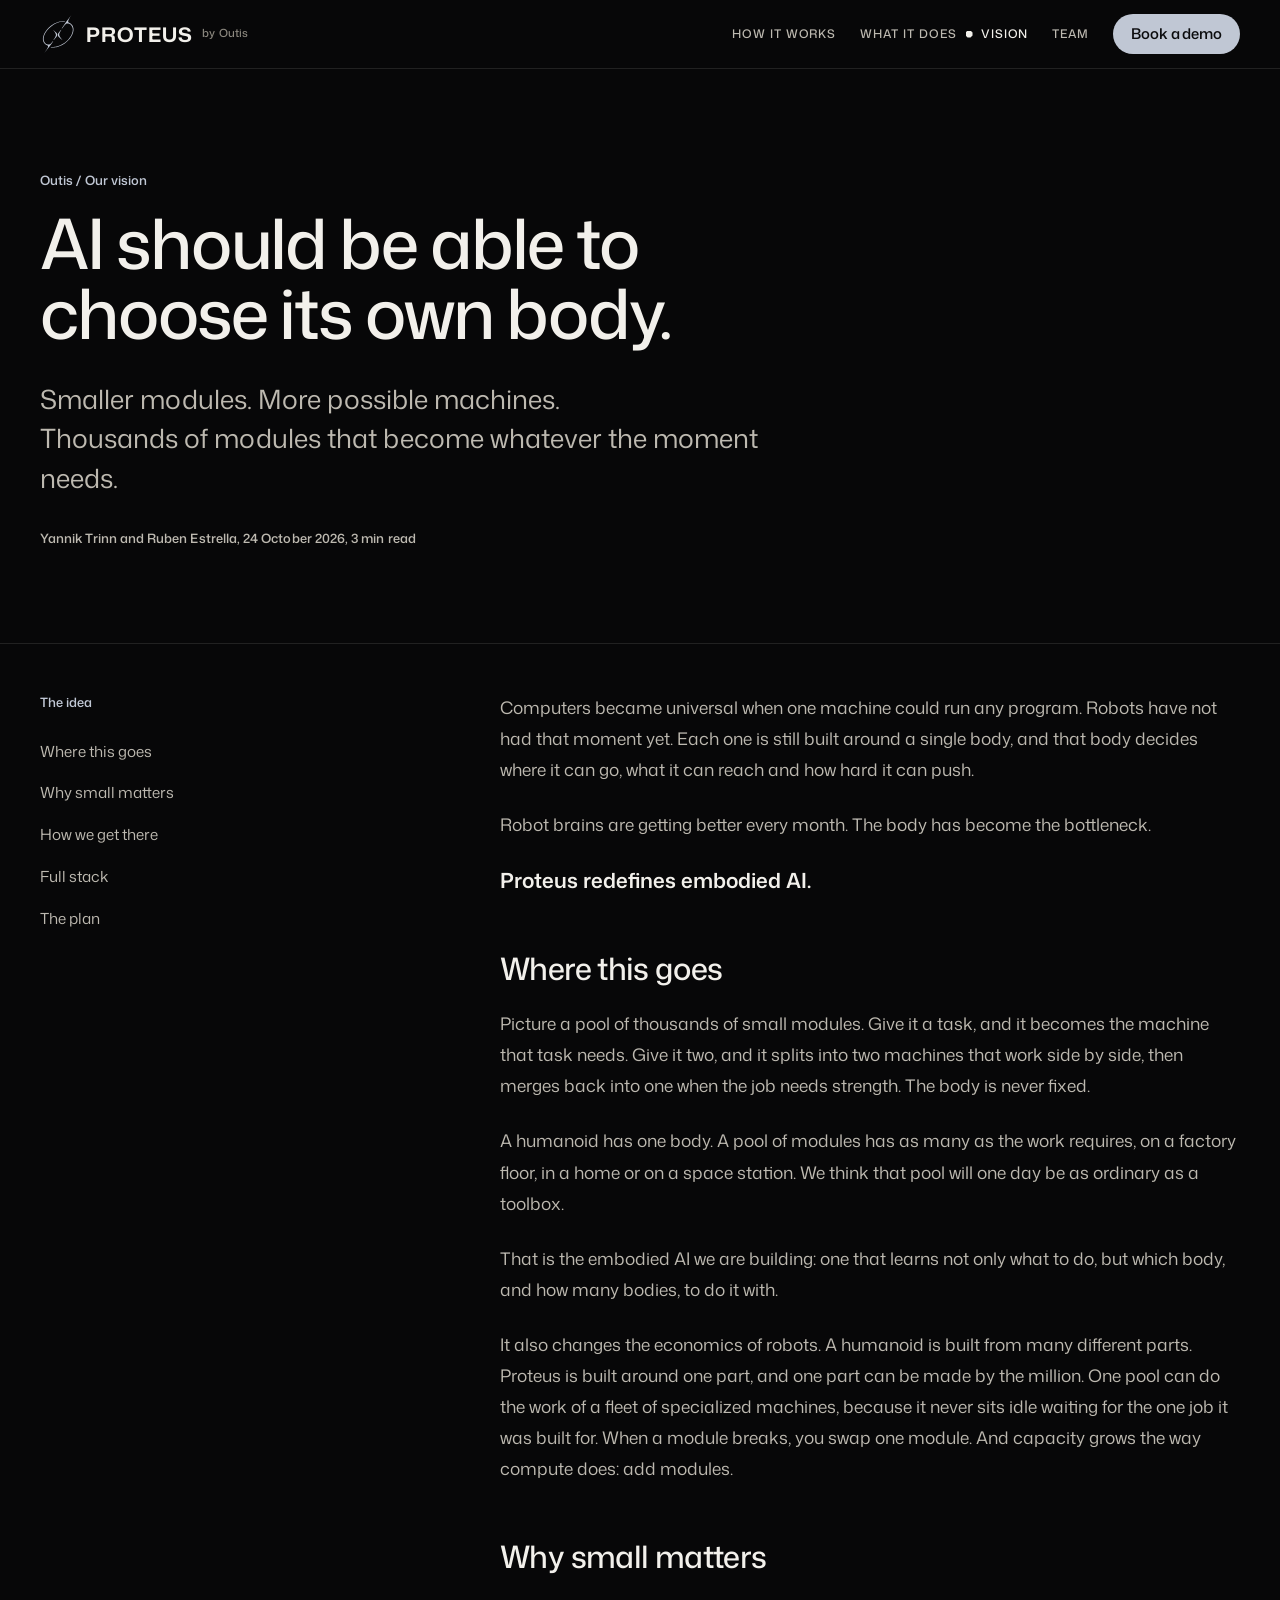
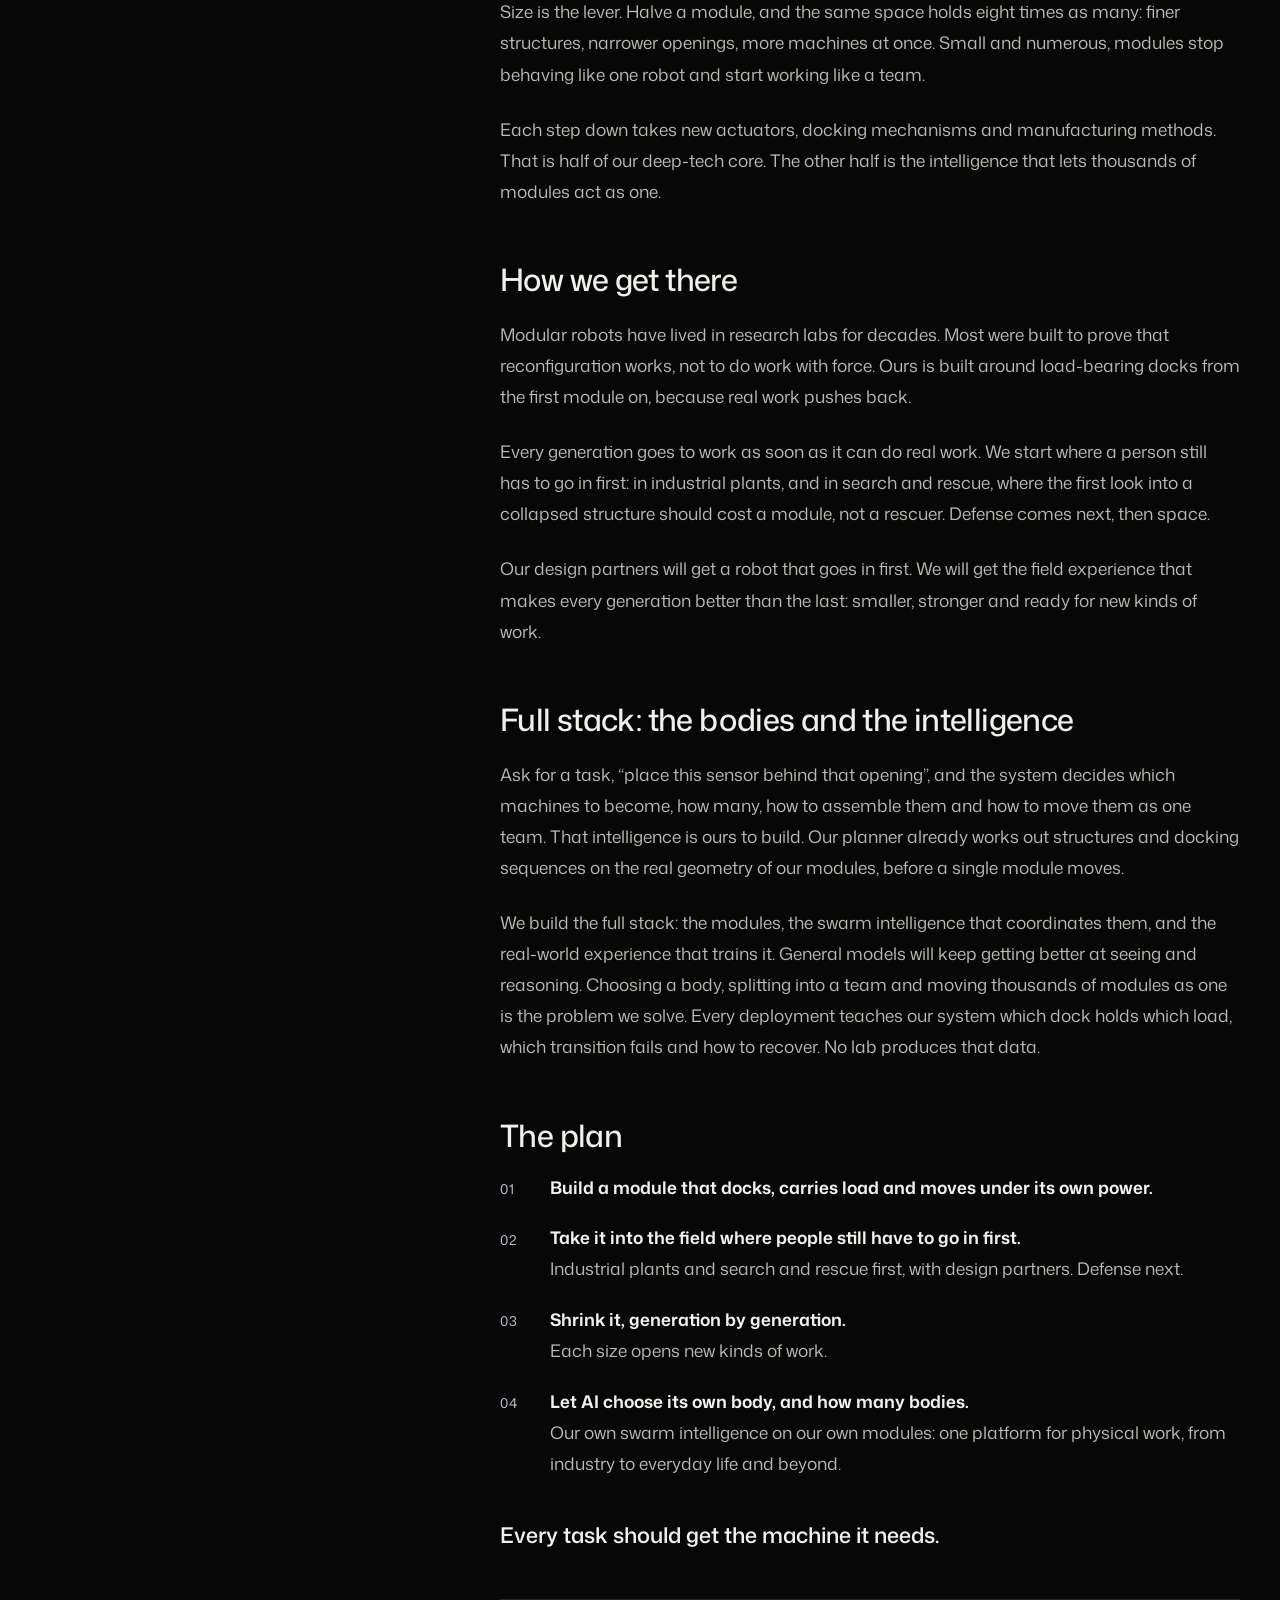
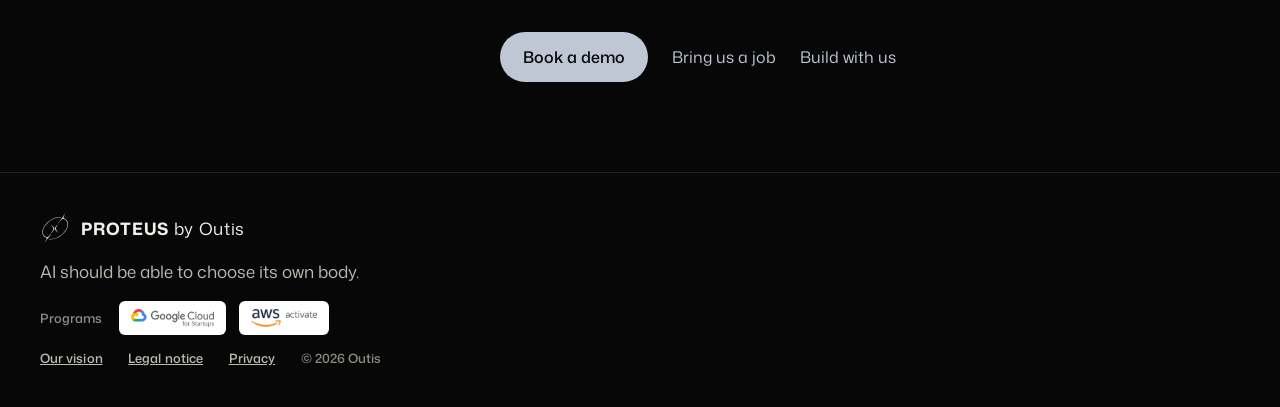
==== commit c2e5b296: "Footer: show Google for Startups Cloud and AWS Activate logos as program badges Unaltered logos on s" ====
--- a/vision/index.html
+++ b/vision/index.html
@@ -22,7 +22,7 @@
 <link rel="apple-touch-icon" href="../assets/img/apple-touch-icon.png">
 <link rel="shortcut icon" href="../assets/img/favicon.ico">
 <link rel="preload" href="../assets/fonts/mona-sans-latin-standard-normal.woff2" as="font" type="font/woff2" crossorigin>
-<link rel="stylesheet" href="../assets/css/site.css?v=43">
+<link rel="stylesheet" href="../assets/css/site.css?v=44">
 <link rel="stylesheet" href="../assets/css/vision.css?v=10">
 </head>
 <body class="vision-page">
@@ -108,7 +108,11 @@
   <div class="wrap foot__inner">
     <p class="foot__brand"><svg class="foot__mark" viewBox="60 30 560 630" aria-hidden="true"><path d="M 387 282 L 381 286 L 345 332 L 340 342 L 338 349 L 338 366 L 343 379 L 349 388 L 357 397 L 378 416 L 412 442 L 387 413 L 373 393 L 363 374 L 359 361 L 359 346 L 363 332 L 372 313 L 394 280 Z M 261 280 L 286 311 L 296 327 L 304 344 L 307 357 L 306 369 L 300 386 L 286 411 L 267 439 L 269 439 L 277 436 L 317 388 L 322 380 L 327 368 L 328 352 L 326 344 L 321 334 L 310 321 Z M 453 139 L 420 139 L 419 140 L 410 140 L 409 141 L 389 143 L 355 151 L 312 167 L 276 185 L 240 208 L 219 224 L 192 248 L 164 278 L 153 292 L 136 317 L 121 345 L 108 380 L 105 397 L 104 398 L 103 415 L 102 416 L 102 429 L 103 430 L 104 445 L 112 470 L 124 490 L 141 507 L 150 513 L 176 526 L 182 533 L 183 536 L 183 546 L 177 562 L 170 573 L 167 580 L 152 602 L 151 605 L 125 640 L 142 621 L 206 543 L 230 511 L 265 460 L 265 459 L 262 461 L 254 463 L 239 482 L 220 501 L 213 506 L 198 512 L 181 512 L 165 507 L 154 501 L 145 494 L 133 481 L 126 470 L 118 451 L 115 438 L 115 432 L 114 431 L 114 410 L 115 409 L 115 401 L 116 400 L 118 386 L 126 361 L 139 333 L 151 313 L 174 282 L 200 254 L 233 225 L 275 196 L 313 176 L 355 160 L 383 153 L 388 153 L 401 150 L 419 149 L 420 148 L 443 148 Z M 551 47 L 520 86 L 518 90 L 507 103 L 478 142 L 397 259 L 408 255 L 426 230 L 447 204 L 460 191 L 475 181 L 485 178 L 500 178 L 516 183 L 530 191 L 542 201 L 553 214 L 564 233 L 571 256 L 572 271 L 573 272 L 573 282 L 572 283 L 572 293 L 571 294 L 570 306 L 562 334 L 556 349 L 545 371 L 534 389 L 511 420 L 499 434 L 478 455 L 461 470 L 440 486 L 419 500 L 398 512 L 368 526 L 330 539 L 304 545 L 292 546 L 291 547 L 283 547 L 282 548 L 270 548 L 269 549 L 236 548 L 228 553 L 224 557 L 265 558 L 266 557 L 279 557 L 280 556 L 296 555 L 307 552 L 312 552 L 352 541 L 355 539 L 360 538 L 380 530 L 407 517 L 446 493 L 478 468 L 514 432 L 528 415 L 547 388 L 559 367 L 559 365 L 561 363 L 562 359 L 568 348 L 579 317 L 579 313 L 583 298 L 583 291 L 584 290 L 584 261 L 583 260 L 583 253 L 577 231 L 570 216 L 563 205 L 546 187 L 538 181 L 508 165 L 501 155 L 500 146 L 505 127 L 519 97 L 537 67 Z" fill="currentColor" fill-rule="evenodd"/></svg><span><strong>PROTEUS</strong> by Outis</span></p>
     <p class="foot__meta">AI should be able to choose its own body.</p>
-    <p class="foot__programs mono">Programs: <span>Google for Startups Cloud Program</span> · <span>AWS Activate</span></p>
+    <div class="foot__programs">
+      <span class="foot__programs-label mono">Programs</span>
+      <span class="foot__badge"><img src="../assets/logos/google-for-startups-cloud.png" alt="Google for Startups Cloud Program" width="446" height="96" loading="lazy" decoding="async"></span>
+      <span class="foot__badge"><img src="../assets/logos/aws-activate.png" alt="AWS Activate" width="355" height="96" loading="lazy" decoding="async"></span>
+    </div>
     <p class="foot__links mono"><a href="./">Our vision</a><a href="../impressum.html">Legal notice</a><a href="../privacy.html">Privacy</a><span>© 2026 Outis</span></p>
   </div>
 </footer>
--- a/assets/css/site.css
+++ b/assets/css/site.css
@@ -712,8 +712,10 @@
 .foot__meta { margin: 0; color: var(--ink-2); line-height: 1.6; }
 .foot__links { display: flex; flex-wrap: wrap; gap: 0.4rem 1.6rem; }
 .foot__links span { color: var(--ink-3); }
-.foot__programs { margin: 0; color: var(--ink-3); }
-.foot__programs span { white-space: nowrap; }
+.foot__programs { display: flex; flex-wrap: wrap; align-items: center; gap: 0.6rem 0.8rem; margin: 0.2rem 0 0; }
+.foot__programs-label { color: var(--ink-3); margin-right: 0.2rem; }
+.foot__badge { display: inline-flex; align-items: center; height: 34px; padding: 0 0.75rem; border-radius: 6px; background: #fff; }
+.foot__badge img { display: block; height: 18px; width: auto; }
 
 /* Team: photo left, text right, two people across the full width */
 .team__grid { grid-template-columns: repeat(2, minmax(0, 1fr)); gap: 2.4rem 3.5rem; }
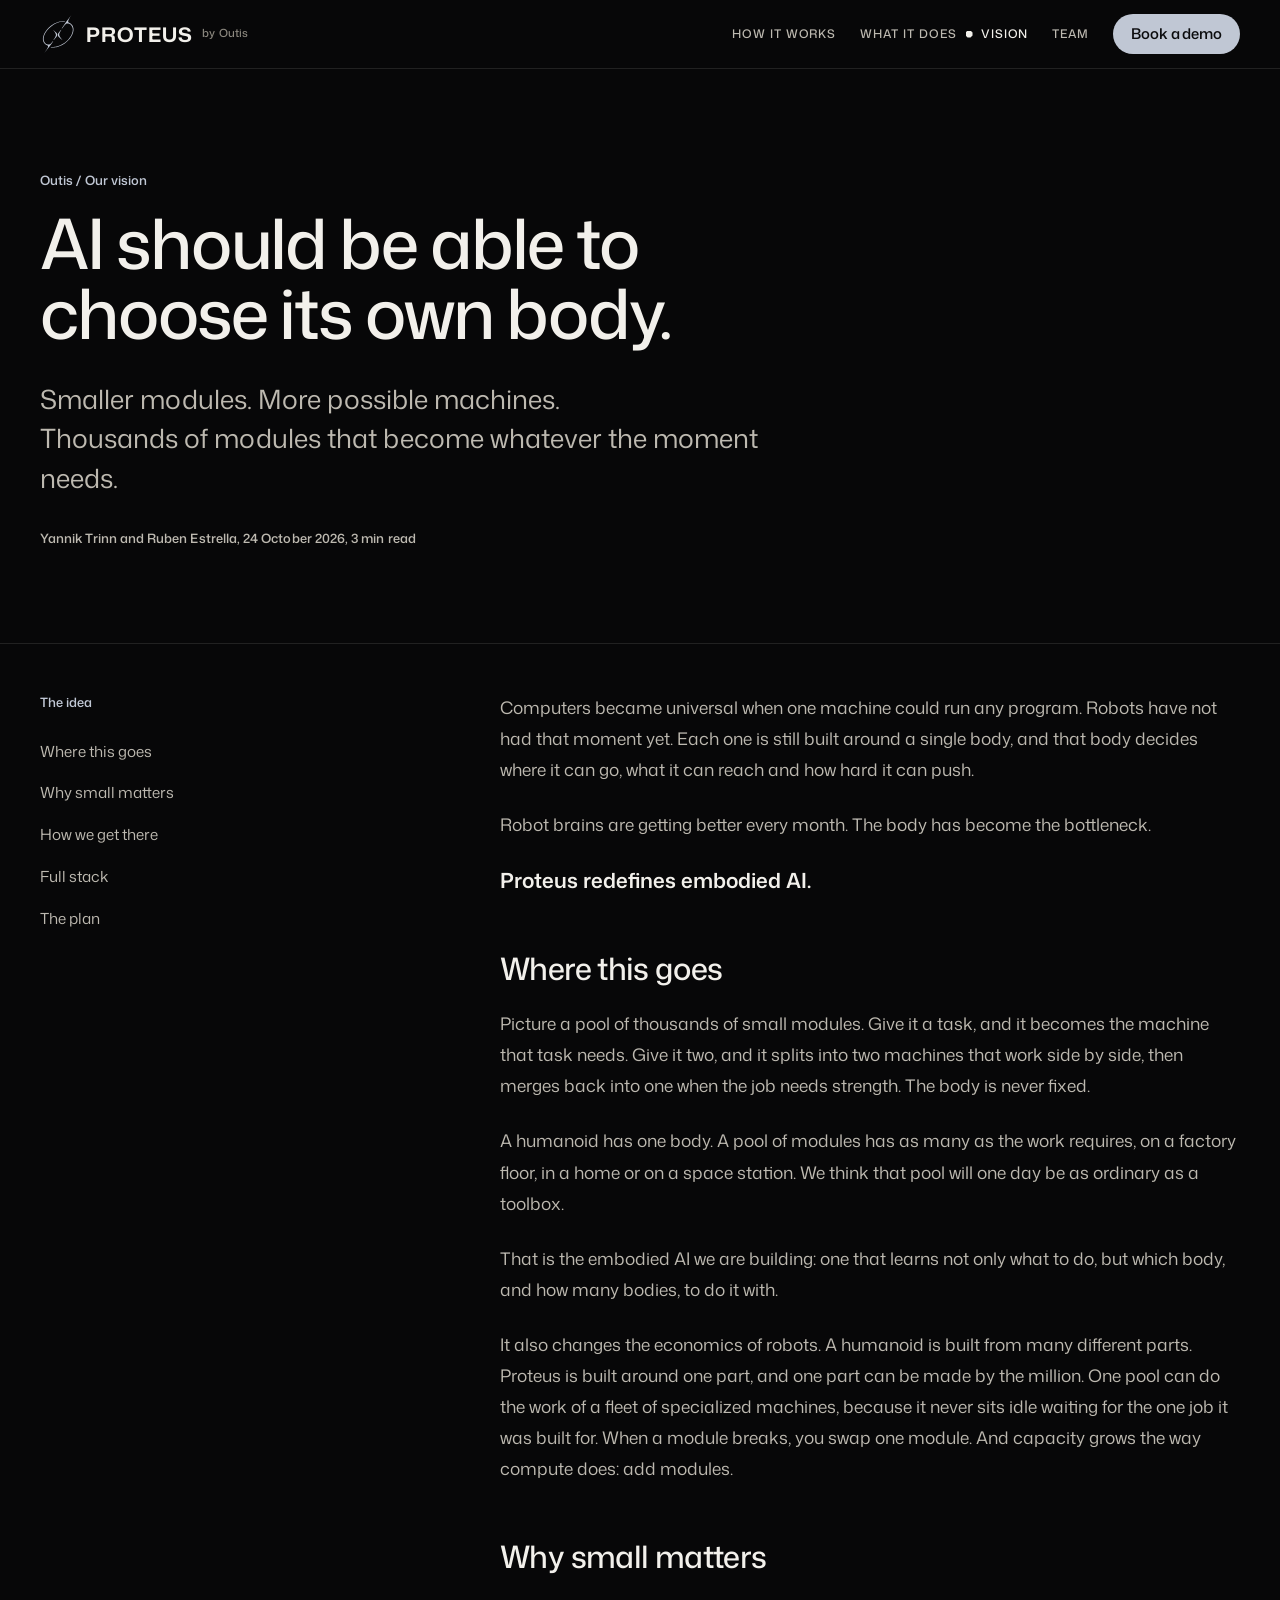
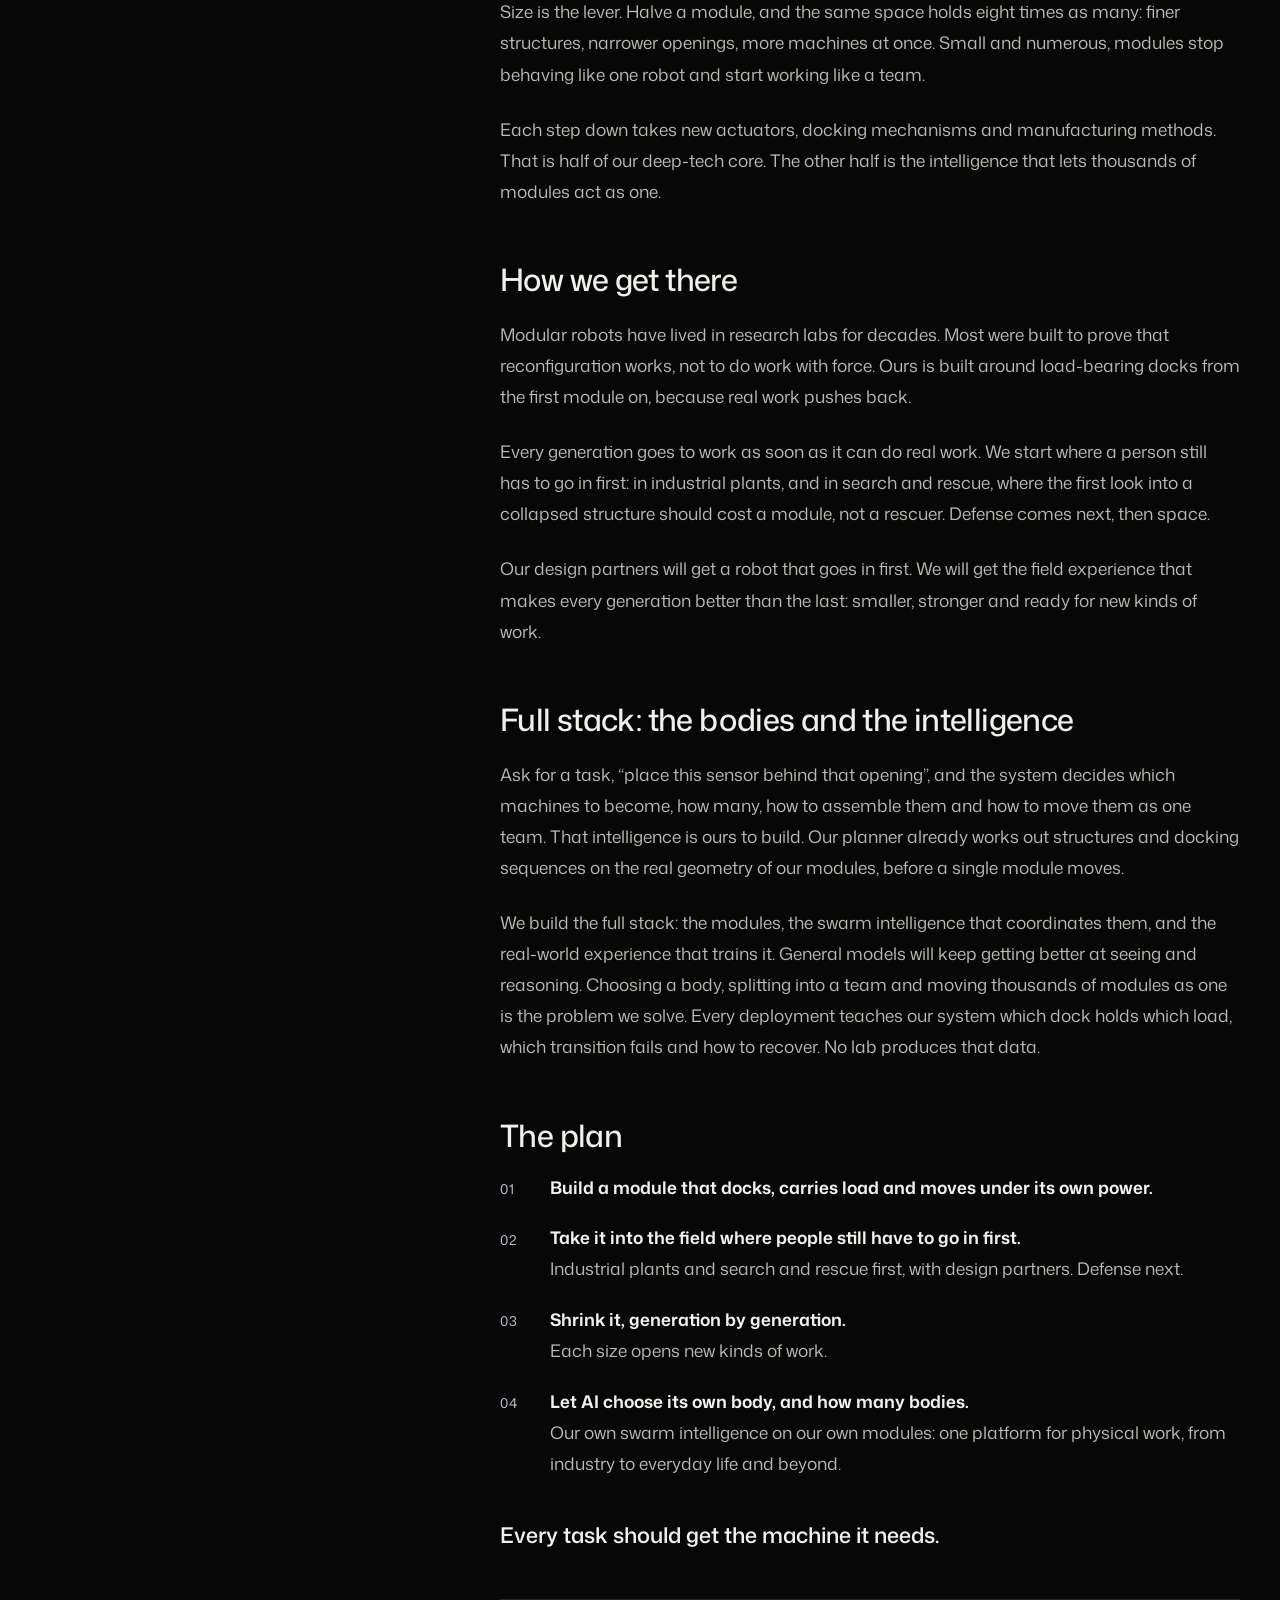
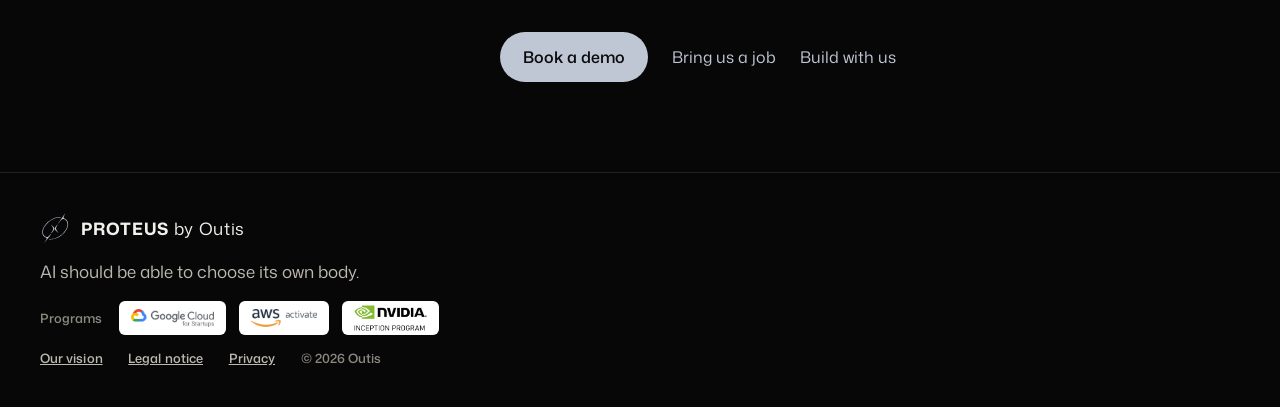
==== commit 8226508e: "Startup programs: add NVIDIA Inception Program badge; label 'Startup programs' instead of 'Supported" ====
--- a/vision/index.html
+++ b/vision/index.html
@@ -22,7 +22,7 @@
 <link rel="apple-touch-icon" href="../assets/img/apple-touch-icon.png">
 <link rel="shortcut icon" href="../assets/img/favicon.ico">
 <link rel="preload" href="../assets/fonts/mona-sans-latin-standard-normal.woff2" as="font" type="font/woff2" crossorigin>
-<link rel="stylesheet" href="../assets/css/site.css?v=44">
+<link rel="stylesheet" href="../assets/css/site.css?v=50">
 <link rel="stylesheet" href="../assets/css/vision.css?v=10">
 </head>
 <body class="vision-page">
@@ -112,6 +112,7 @@
       <span class="foot__programs-label mono">Programs</span>
       <span class="foot__badge"><img src="../assets/logos/google-for-startups-cloud.png" alt="Google for Startups Cloud Program" width="446" height="96" loading="lazy" decoding="async"></span>
       <span class="foot__badge"><img src="../assets/logos/aws-activate.png" alt="AWS Activate" width="355" height="96" loading="lazy" decoding="async"></span>
+      <span class="foot__badge"><img class="foot__badge-img--tall" src="../assets/logos/nvidia-inception-program.png" alt="NVIDIA Inception Program" width="938" height="334" loading="lazy" decoding="async"></span>
     </div>
     <p class="foot__links mono"><a href="./">Our vision</a><a href="../impressum.html">Legal notice</a><a href="../privacy.html">Privacy</a><span>© 2026 Outis</span></p>
   </div>
--- a/assets/css/site.css
+++ b/assets/css/site.css
@@ -627,6 +627,22 @@
 .logos__track img:hover { opacity: 1; }
 .logos__viewport:hover .logos__track { animation-play-state: paused; }
 @keyframes logos-run { to { transform: translateX(-100%); } }
+/* seven logos: static and all visible on wide screens, marquee below that */
+@media (min-width: 1200px) {
+  .logos__viewport { -webkit-mask-image: none; mask-image: none; }
+  .logos__track { animation: none; flex: 1 1 auto; flex-shrink: 1; justify-content: space-between; gap: 1.6rem; padding: 0.4rem 0; }
+  .logos__track img { height: calc(var(--h) * 0.8); }
+  .logos__track[aria-hidden="true"] { display: none; }
+}
+/* startup programs: own light block under the hero, logos in original colours */
+.programs { background: #fff; color: #15161a; border-bottom: 1px solid rgba(21, 22, 26, 0.1); }
+.programs__inner { display: flex; flex-wrap: wrap; align-items: center; justify-content: center; gap: 1rem 3.2rem; padding-block: 1.6rem; }
+.programs__label { margin: 0; font-size: 0.82rem; letter-spacing: 0.14em; text-transform: uppercase; color: #6f6b63; }
+.programs__list { display: flex; flex-wrap: wrap; align-items: center; justify-content: center; gap: 1.2rem 3.2rem; margin: 0; padding: 0; list-style: none; }
+.programs__list img { display: block; height: 36px; width: auto; }
+.programs__list img.programs__logo--tall { height: 50px; }
+@media (max-width: 760px) { .programs__inner { gap: 0.9rem 2rem; padding-block: 1.3rem; } .programs__list { gap: 1rem 2rem; } .programs__list img { height: 30px; } }
+@media (max-width: 760px) { .programs__list img.programs__logo--tall { height: 42px; } }
 @media (max-width: 760px) {
   .logos__inner { grid-template-columns: minmax(0, 1fr) auto; padding-block: 1.2rem calc(1.2rem + env(safe-area-inset-bottom, 0px)); }
   .logos__viewport { grid-column: 1 / -1; grid-row: 2; }
@@ -716,6 +732,7 @@
 .foot__programs-label { color: var(--ink-3); margin-right: 0.2rem; }
 .foot__badge { display: inline-flex; align-items: center; height: 34px; padding: 0 0.75rem; border-radius: 6px; background: #fff; }
 .foot__badge img { display: block; height: 18px; width: auto; }
+.foot__badge img.foot__badge-img--tall { height: 26px; }
 
 /* Team: photo left, text right, two people across the full width */
 .team__grid { grid-template-columns: repeat(2, minmax(0, 1fr)); gap: 2.4rem 3.5rem; }
